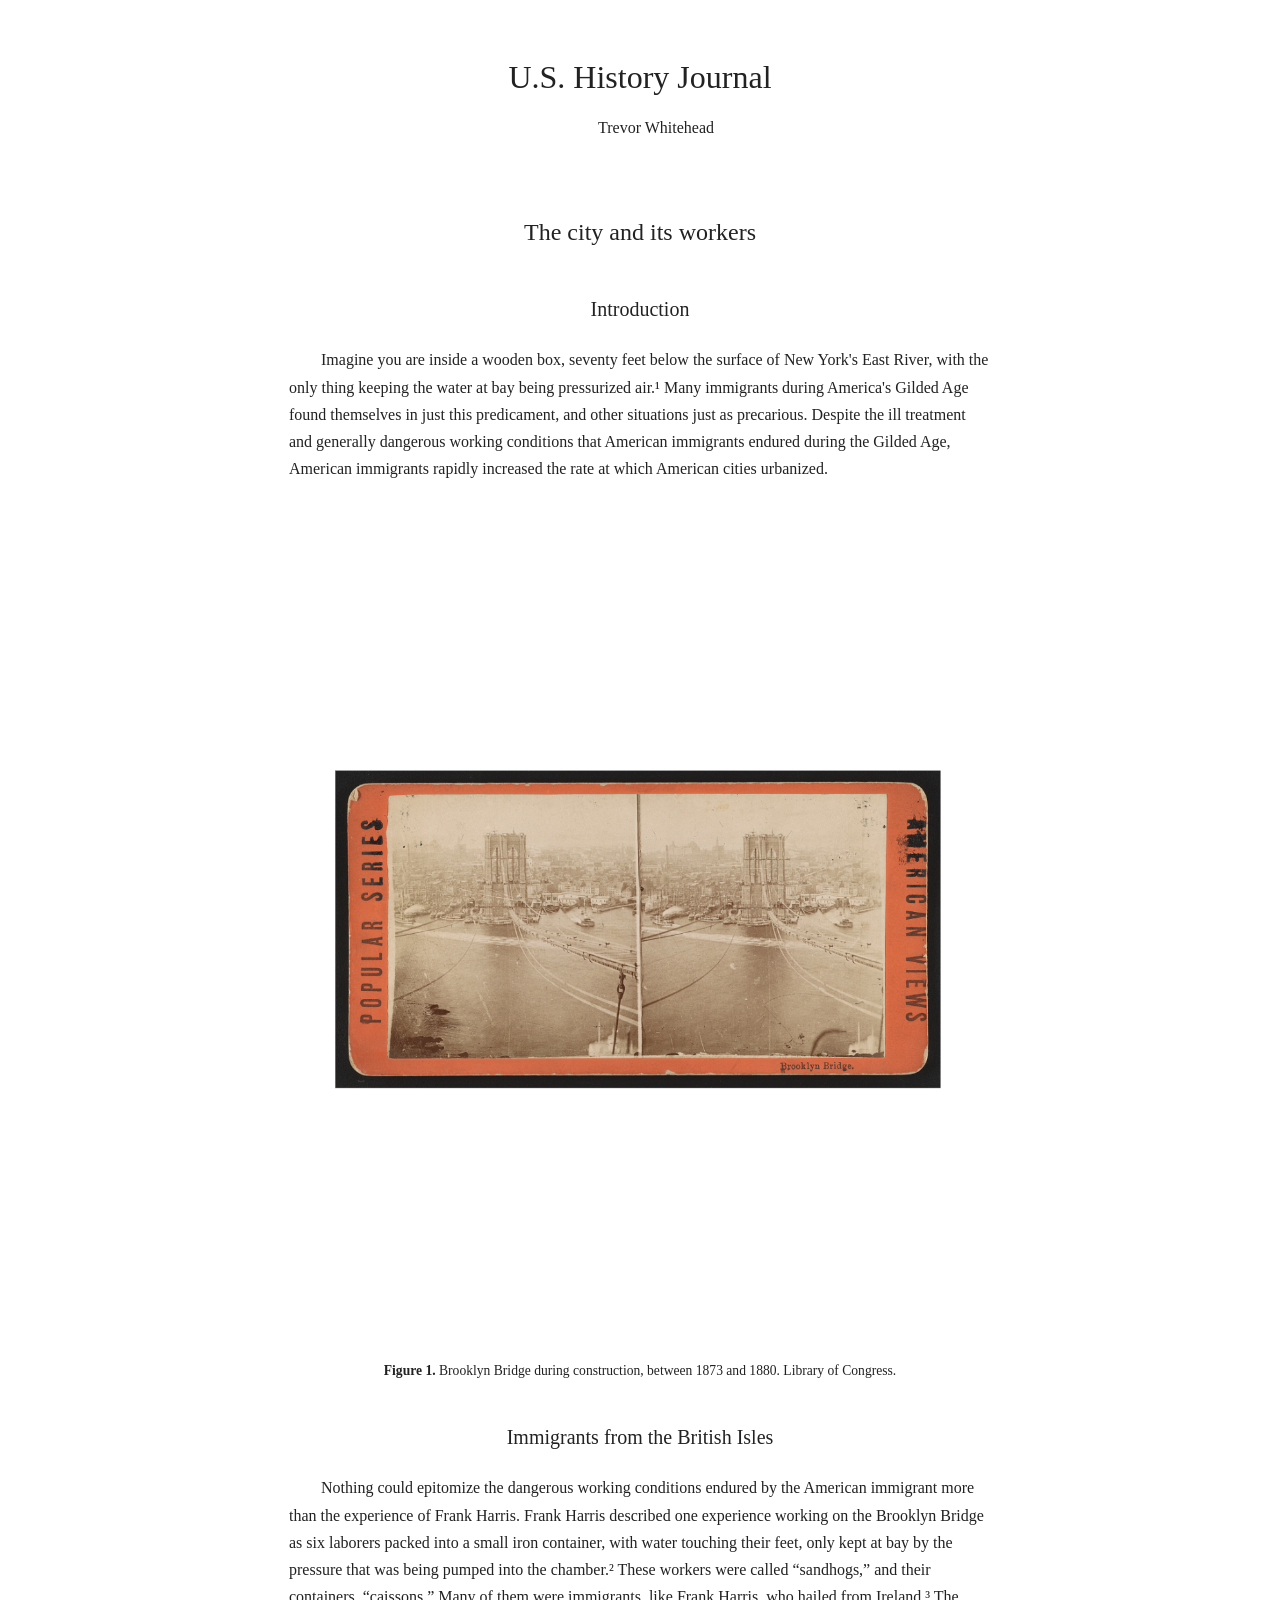
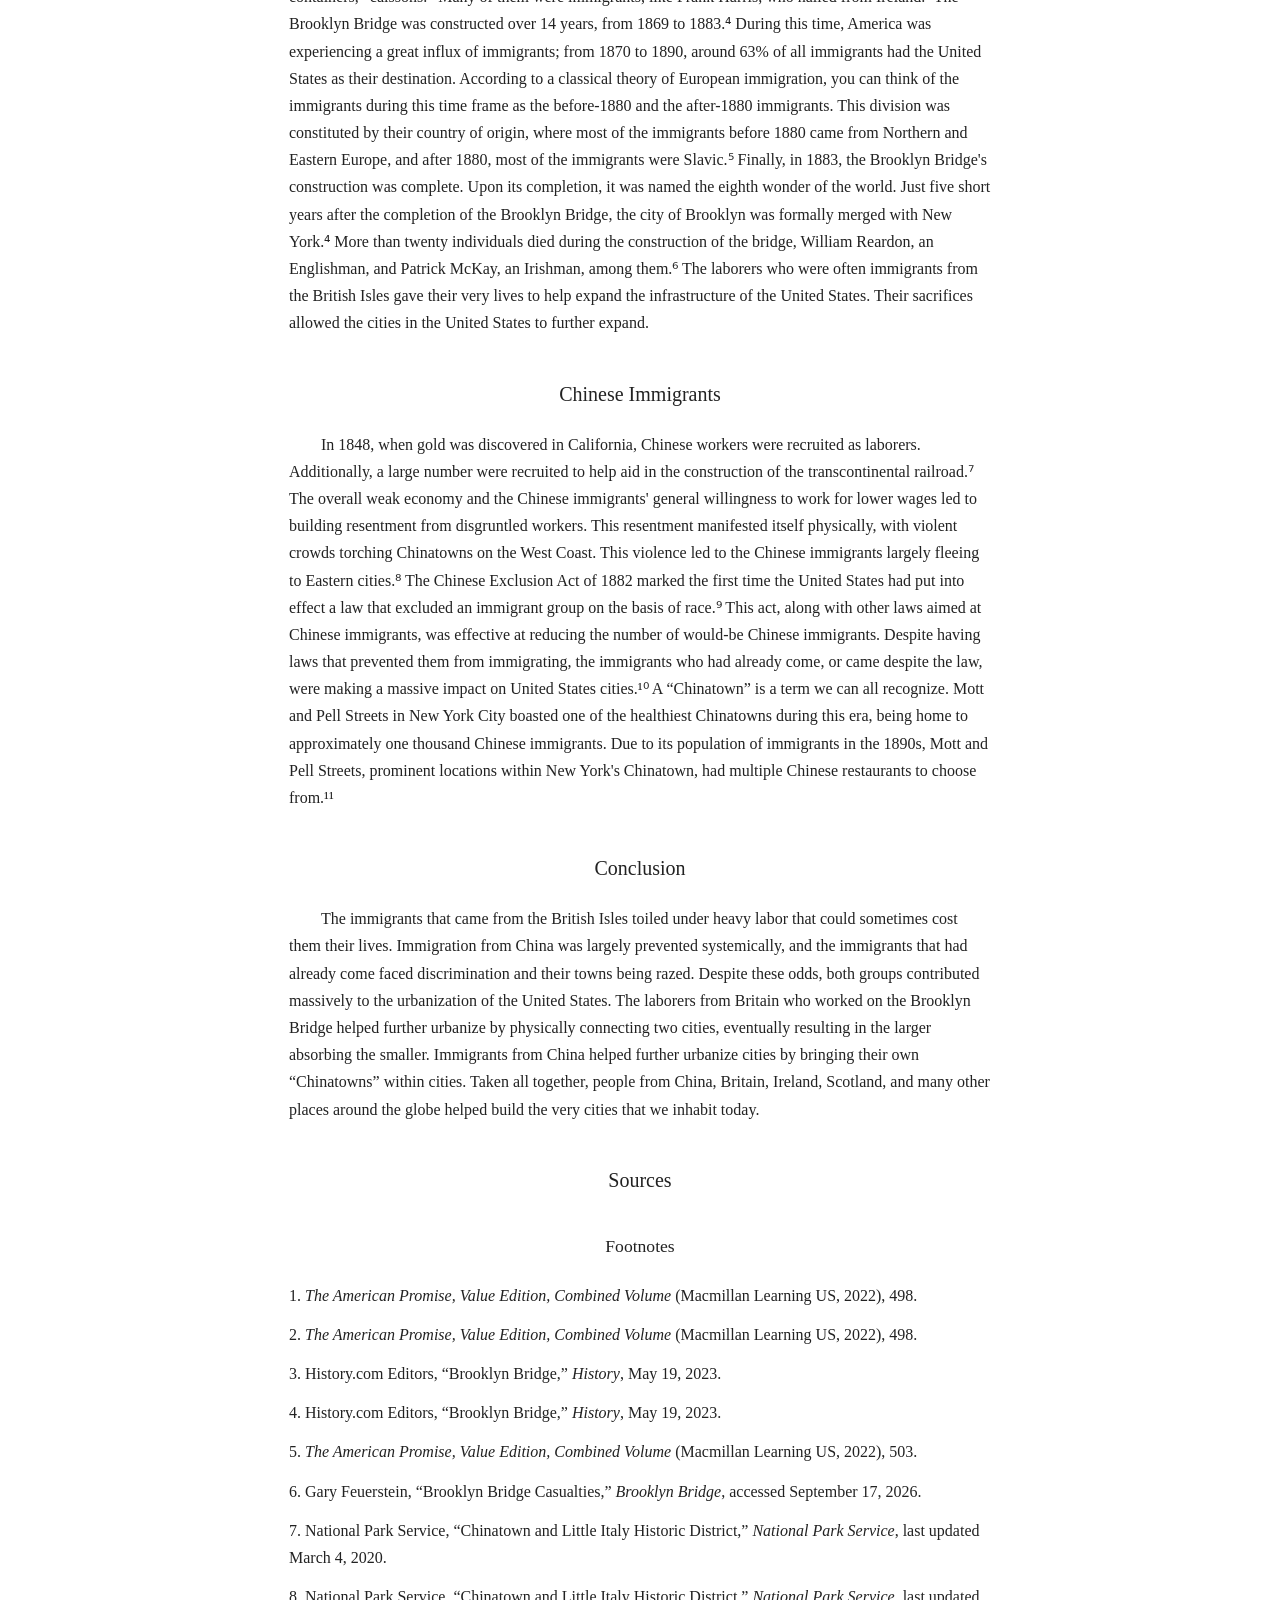
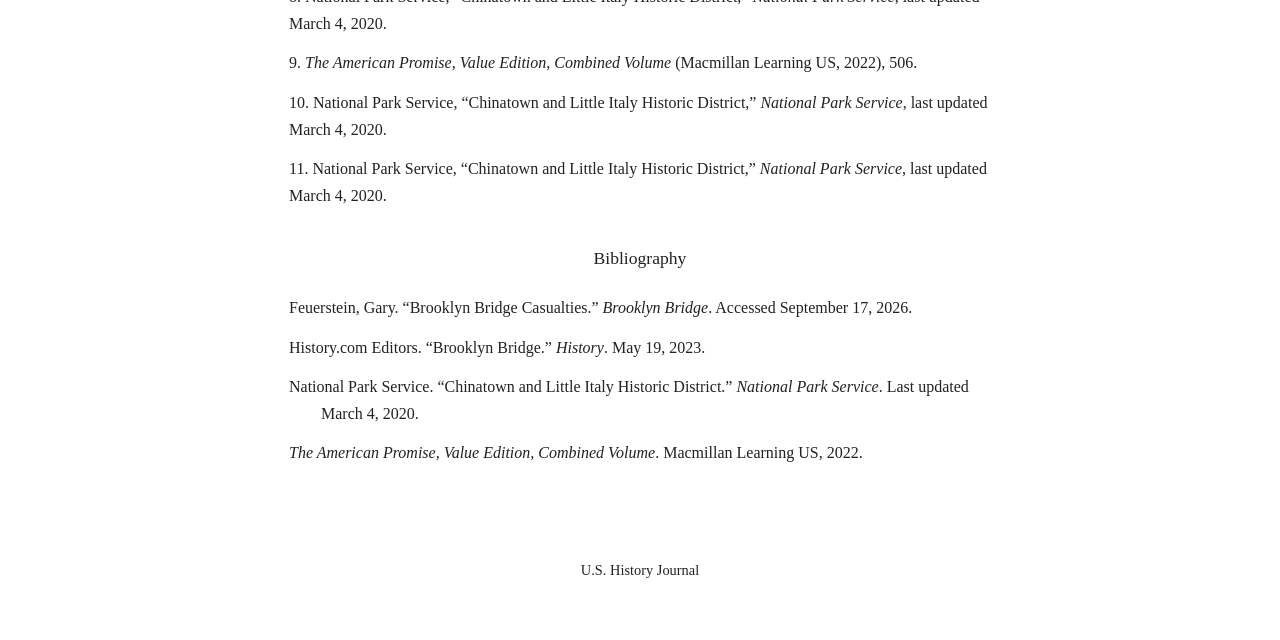
==== index.html @ 60a8feeb "Fix HTML structure by removing extra closing tag Removed unnecessary closing section tag before the " ====
<!DOCTYPE html>
<html lang="en">
<head>
    <meta charset="UTF-8">
    <meta name="viewport" content="width=device-width, initial-scale=1.0">
    <title>U.S. History Journal</title>
    <link rel="stylesheet" href="styles.css">
</head>
<body>

    <header>
        <h1>U.S. History Journal</h1>
        <p>Trevor Whitehead</p>
    </header>

    <main>
        <h2>The city and its workers</h2>
        <section>
            <h3>Introduction</h3>
            <p>Imagine you are inside a wooden box, seventy feet below the surface of New York's East River, with the only thing keeping the water at bay being pressurized air.¹ Many immigrants during America's Gilded Age found themselves in just this predicament, and other situations just as precarious. Despite the ill treatment and generally dangerous working conditions that American immigrants endured during the Gilded Age, American immigrants rapidly increased the rate at which American cities urbanized.</p>
        </section>
        <div class="figure">
        <img
        src="images/Brooklyn%20Bridge.png"
        alt="Brooklyn Bridge during construction, between 1873 and 1880"
        >
            <p class="figure-caption">
                <strong>Figure 1.</strong> Brooklyn Bridge during construction, between 1873 and 1880. Library of Congress.
            </p>
        </div>
        
        <section>
            <h3>Immigrants from the British Isles</h3>
            <p>
            Nothing could epitomize the dangerous working conditions endured by the American immigrant more than the experience of Frank Harris. Frank Harris described one experience working on the Brooklyn Bridge as six laborers packed into a small iron container, with water touching their feet, only kept at bay by the pressure that was being pumped into the chamber.² These workers were called “sandhogs,” and their containers, “caissons.” Many of them were immigrants, like Frank Harris, who hailed from Ireland.³
The Brooklyn Bridge was constructed over 14 years, from 1869 to 1883.⁴ During this time, America was experiencing a great influx of immigrants; from 1870 to 1890, around 63% of all immigrants had the United States as their destination. According to a classical theory of European immigration, you can think of the immigrants during this time frame as the before-1880 and the after-1880 immigrants. This division was constituted by their country of origin, where most of the immigrants before 1880 came from Northern and Eastern Europe, and after 1880, most of the immigrants were Slavic.⁵
Finally, in 1883, the Brooklyn Bridge's construction was complete. Upon its completion, it was named the eighth wonder of the world. Just five short years after the completion of the Brooklyn Bridge, the city of Brooklyn was formally merged with New York.⁴ More than twenty individuals died during the construction of the bridge, William Reardon, an Englishman, and Patrick McKay, an Irishman, among them.⁶ The laborers who were often immigrants from the British Isles gave their very lives to help expand the infrastructure of the United States. Their sacrifices allowed the cities in the United States to further expand.
            </p>
        </section>

        <section>
            <h3>Chinese Immigrants</h3>
            <p>
                In 1848, when gold was discovered in California, Chinese workers were recruited as laborers. Additionally, a large number were recruited to help aid in the construction of the transcontinental railroad.⁷ The overall weak economy and the Chinese immigrants' general willingness to work for lower wages led to building resentment from disgruntled workers. This resentment manifested itself physically, with violent crowds torching Chinatowns on the West Coast. This violence led to the Chinese immigrants largely fleeing to Eastern cities.⁸
The Chinese Exclusion Act of 1882 marked the first time the United States had put into effect a law that excluded an immigrant group on the basis of race.⁹ This act, along with other laws aimed at Chinese immigrants, was effective at reducing the number of would-be Chinese immigrants. Despite having laws that prevented them from immigrating, the immigrants who had already come, or came despite the law, were making a massive impact on United States cities.¹⁰
A “Chinatown” is a term we can all recognize. Mott and Pell Streets in New York City boasted one of the healthiest Chinatowns during this era, being home to approximately one thousand Chinese immigrants. Due to its population of immigrants in the 1890s, Mott and Pell Streets, prominent locations within New York's Chinatown, had multiple Chinese restaurants to choose from.¹¹
            </p>
        </section>
        <section>
            <h3>Conclusion</h3>
            <p>
                The immigrants that came from the British Isles toiled under heavy labor that could sometimes cost them their lives. Immigration from China was largely prevented systemically, and the immigrants that had already come faced discrimination and their towns being razed. Despite these odds, both groups contributed massively to the urbanization of the United States. The laborers from Britain who worked on the Brooklyn Bridge helped further urbanize by physically connecting two cities, eventually resulting in the larger absorbing the smaller. Immigrants from China helped further urbanize cities by bringing their own “Chinatowns” within cities. Taken all together, people from China, Britain, Ireland, Scotland, and many other places around the globe helped build the very cities that we inhabit today.
            </p>
        </section>
       <section>
    <h3>Sources</h3>

    <h4>Footnotes</h4>

        <div class="footnotes">
            <p>1. <em>The American Promise, Value Edition, Combined Volume</em> (Macmillan Learning US, 2022), 498.</p>

            <p>2. <em>The American Promise, Value Edition, Combined Volume</em> (Macmillan Learning US, 2022), 498.</p>

            <p>3. History.com Editors, “Brooklyn Bridge,” <em>History</em>, May 19, 2023.</p>

            <p>4. History.com Editors, “Brooklyn Bridge,” <em>History</em>, May 19, 2023.</p>

            <p>5. <em>The American Promise, Value Edition, Combined Volume</em> (Macmillan Learning US, 2022), 503.</p>

            <p>6. Gary Feuerstein, “Brooklyn Bridge Casualties,” <em>Brooklyn Bridge</em>, accessed September 17, 2026.</p>

            <p>7. National Park Service, “Chinatown and Little Italy Historic District,” <em>National Park Service</em>, last updated March 4, 2020.</p>

            <p>8. National Park Service, “Chinatown and Little Italy Historic District,” <em>National Park Service</em>, last updated March 4, 2020.</p>

            <p>9. <em>The American Promise, Value Edition, Combined Volume</em> (Macmillan Learning US, 2022), 506.</p>

            <p>10. National Park Service, “Chinatown and Little Italy Historic District,” <em>National Park Service</em>, last updated March 4, 2020.</p>

            <p>11. National Park Service, “Chinatown and Little Italy Historic District,” <em>National Park Service</em>, last updated March 4, 2020.</p>
        </div>

        <h4>Bibliography</h4>

        <div class="bibliography">
            <p>Feuerstein, Gary. “Brooklyn Bridge Casualties.” <em>Brooklyn Bridge</em>. Accessed September 17, 2026.</p>

            <p>History.com Editors. “Brooklyn Bridge.” <em>History</em>. May 19, 2023.</p>

            <p>National Park Service. “Chinatown and Little Italy Historic District.” <em>National Park Service</em>. Last updated March 4, 2020.</p>

            <p><em>The American Promise, Value Edition, Combined Volume</em>. Macmillan Learning US, 2022.</p>
        </div>
        </section>
    </main>

    <footer>
        <p>U.S. History Journal</p>
    </footer>

</body>
</html>
---- styles.css ----
* {
    box-sizing: border-box;
}

body {
    margin: 0;
    padding: 0 6%;
    font-family: Georgia, "Times New Roman", serif;
    color: #222;
    background: #fff;
    line-height: 1.7;
}

header {
    max-width: 750px;
    margin: 0 auto;
    padding: 50px 24px 20px;
    text-align: center;
}

header h1 {
    margin: 0 0 10px;
    font-size: 2rem;
    font-weight: normal;
}

header p {
    margin: 0;
    text-align: center;
}


main {
    max-width: 750px;
    margin: 0 auto;
    padding: 20px 24px 60px;
}

h2 {
    margin: 30px 0 40px;
    text-align: center;
    font-size: 1.5rem;
    font-weight: normal;
}

h3 {
    margin: 40px 0 20px;
    text-align: center;
    font-size: 1.25rem;
    font-weight: normal;
}

h4 {
    margin-top: 35px;
    margin-bottom: 20px;
    font-size: 1.1rem;
    font-weight: normal;
    text-align: center;
}

p {
    margin: 0 0 1.2em;
    text-indent: 2em;
}

footer {
    max-width: 750px;
    margin: 0 auto;
    padding: 20px 24px 40px;
    text-align: center;
}

footer p {
    text-indent: 0;
    font-size: 0.9rem;
}

.footnotes p {
    text-indent: 0;
    margin-bottom: 12px;
}

.bibliography p {
    text-indent: -2em;
    padding-left: 2em;
    margin-bottom: 12px;
}

.figure {
    width: 100%;
    margin: 15px 0 20px;
    text-align: center;
}

.figure img {
    display: block;
    width: 100%;
    max-width: 650px;
    height: auto;
    margin: 0 auto;
}

.figure-caption {
    margin: 5px auto 0;
    padding: 0;
    text-indent: 0;
    text-align: center;
    font-size: 0.85rem;
    line-height: 1.4;
}
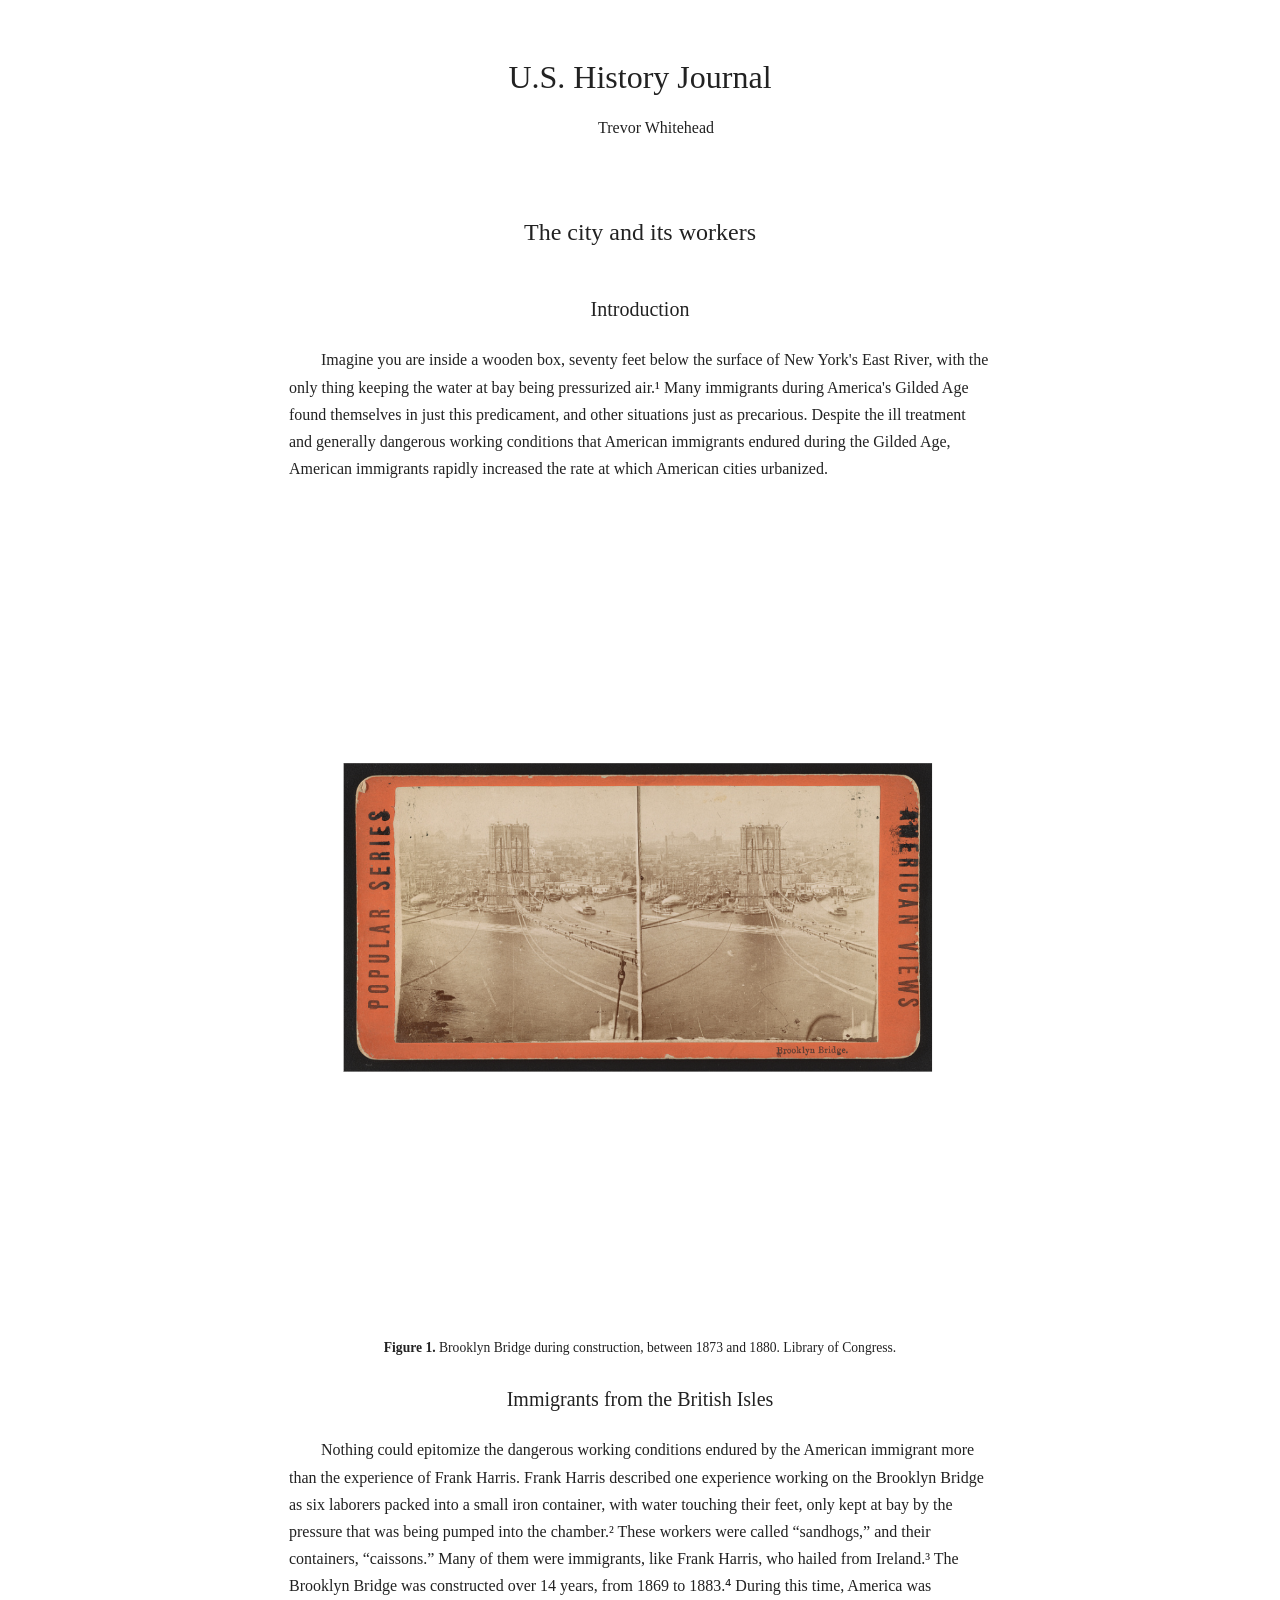
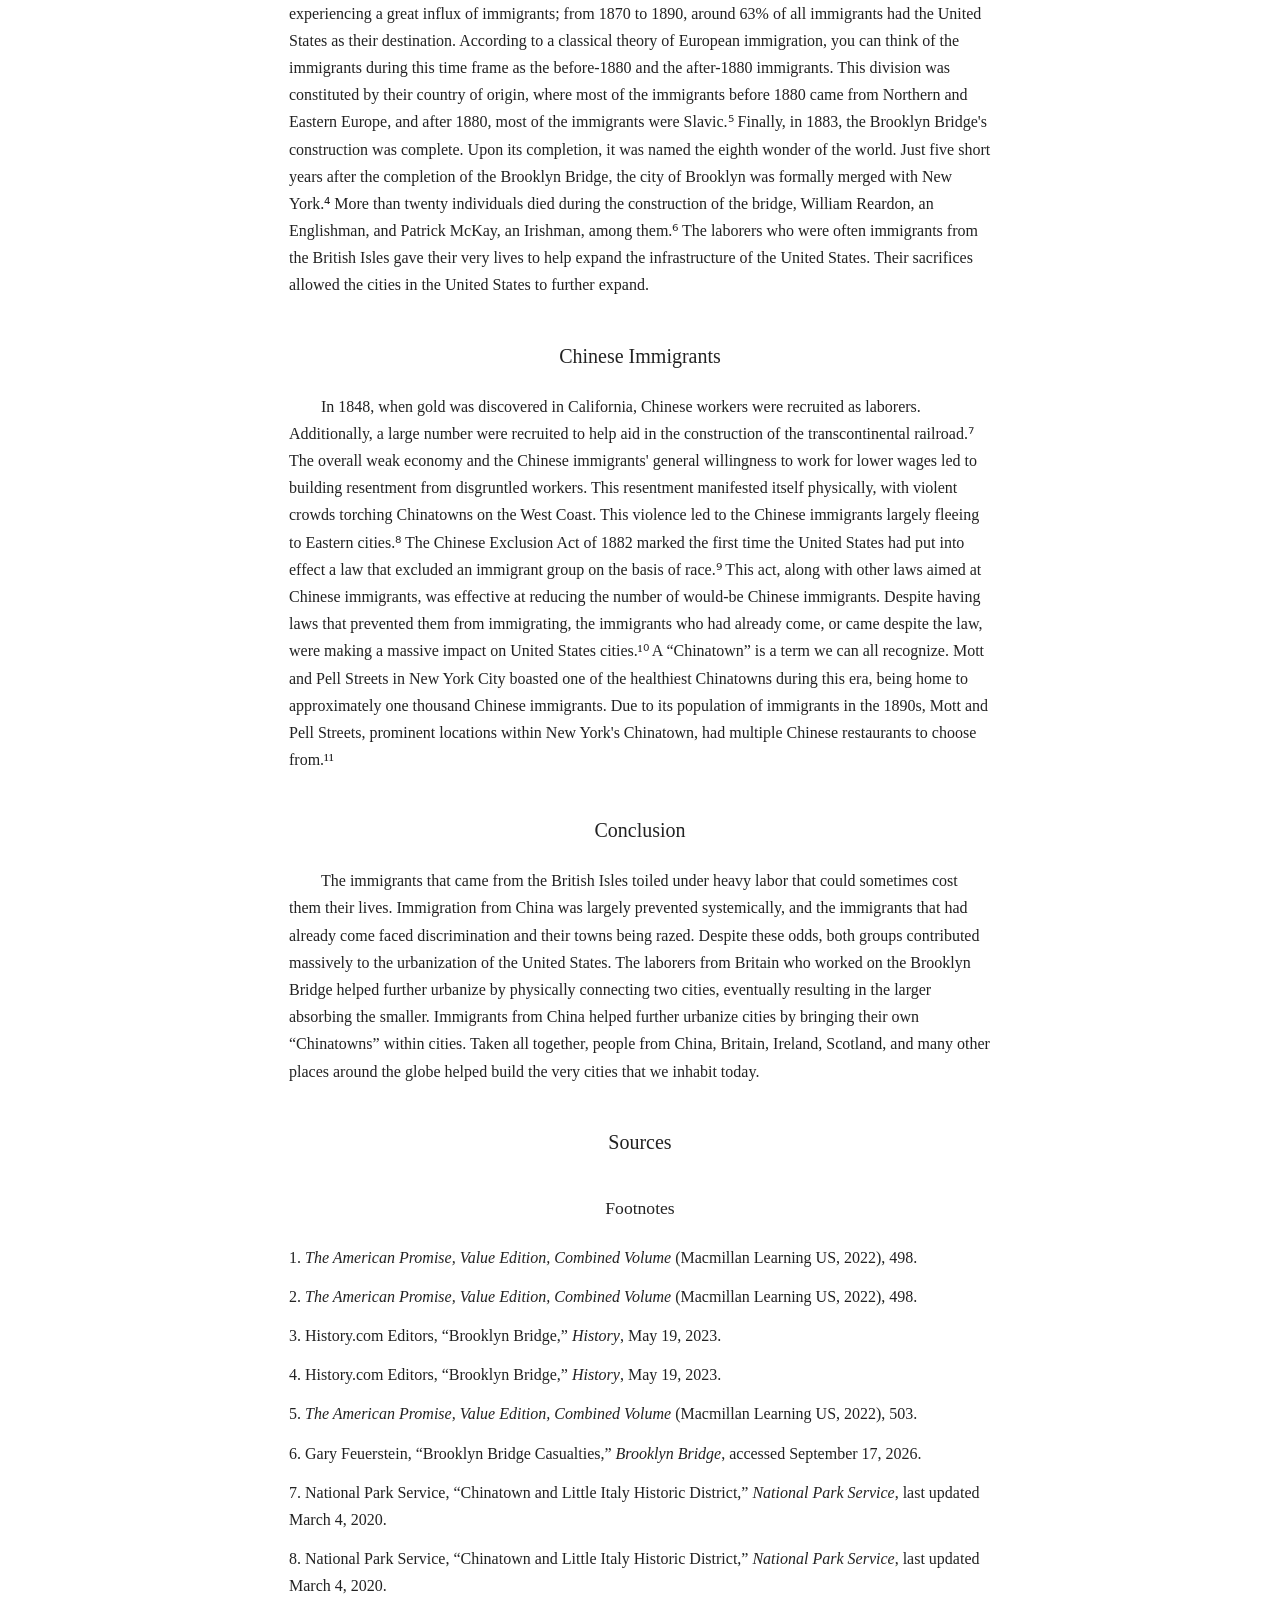
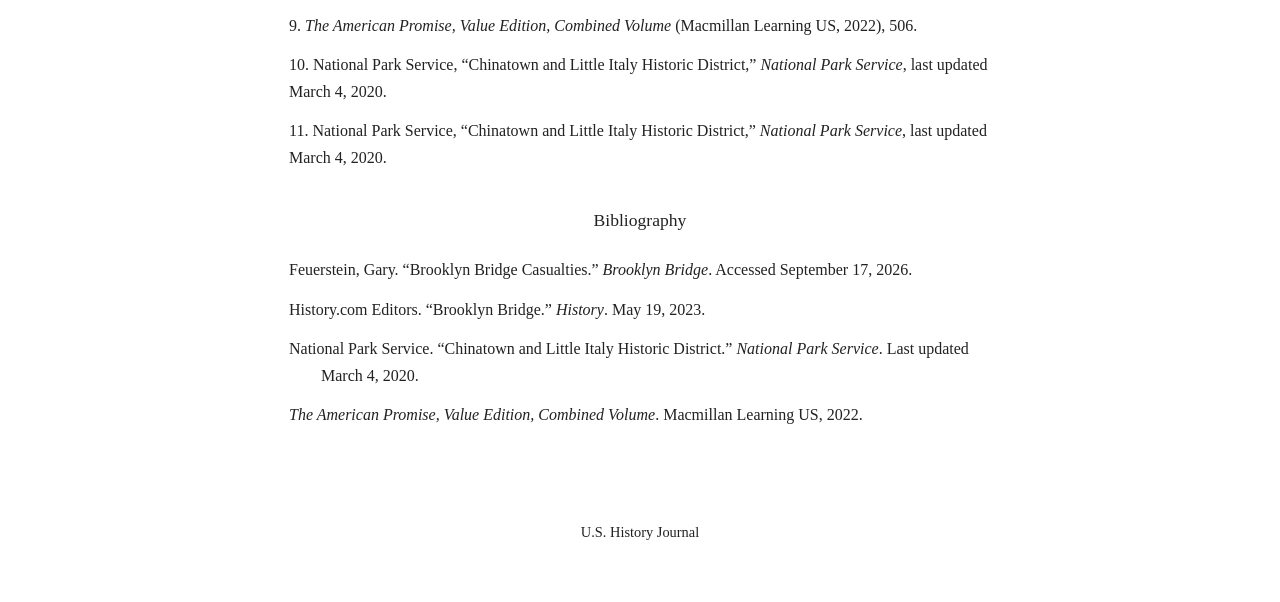
==== commit 78fb5962: "Format img tag for better readability" ====
--- a/index.html
+++ b/index.html
@@ -20,10 +20,10 @@
             <p>Imagine you are inside a wooden box, seventy feet below the surface of New York's East River, with the only thing keeping the water at bay being pressurized air.¹ Many immigrants during America's Gilded Age found themselves in just this predicament, and other situations just as precarious. Despite the ill treatment and generally dangerous working conditions that American immigrants endured during the Gilded Age, American immigrants rapidly increased the rate at which American cities urbanized.</p>
         </section>
         <div class="figure">
-        <img
-        src="images/Brooklyn%20Bridge.png"
-        alt="Brooklyn Bridge during construction, between 1873 and 1880"
-        >
+            <img
+            src="images/Brooklyn%20Bridge.png"
+            alt="Brooklyn Bridge during construction, between 1873 and 1880"
+            >
             <p class="figure-caption">
                 <strong>Figure 1.</strong> Brooklyn Bridge during construction, between 1873 and 1880. Library of Congress.
             </p>
--- a/styles.css
+++ b/styles.css
@@ -30,7 +30,6 @@
     margin: 0;
     text-align: center;
 }
-
 
 main {
     max-width: 750px;
@@ -88,25 +87,31 @@
     margin-bottom: 12px;
 }
 
+
 .figure {
-    width: 100%;
-    margin: 15px 0 20px;
+    margin: 0 0 25px;
+    padding: 0;
     text-align: center;
 }
 
 .figure img {
     display: block;
-    width: 100%;
-    max-width: 650px;
+    width: auto;
+    max-width: 90%;
     height: auto;
     margin: 0 auto;
 }
 
 .figure-caption {
-    margin: 5px auto 0;
+    margin: 6px 0 0;
     padding: 0;
     text-indent: 0;
     text-align: center;
     font-size: 0.85rem;
     line-height: 1.4;
 }
+
+
+.figure + section h3 {
+    margin-top: 0;
+}
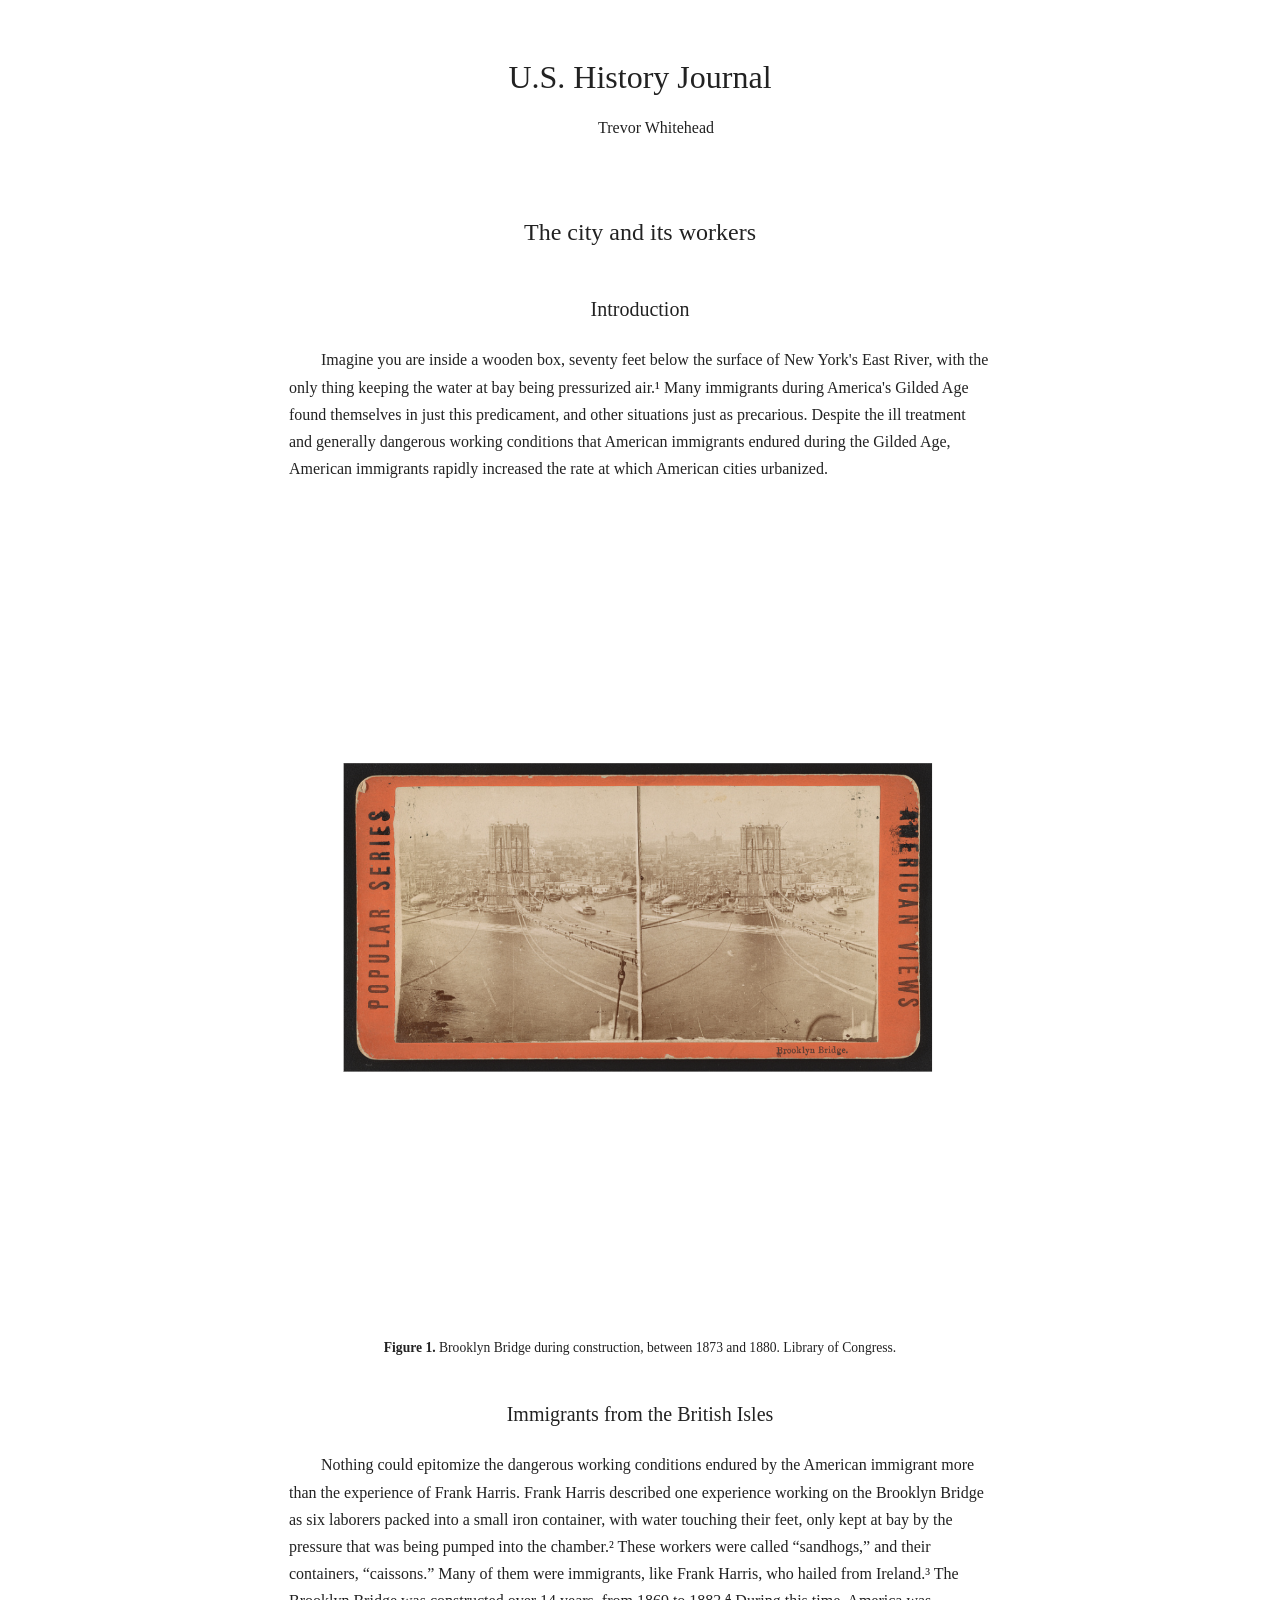
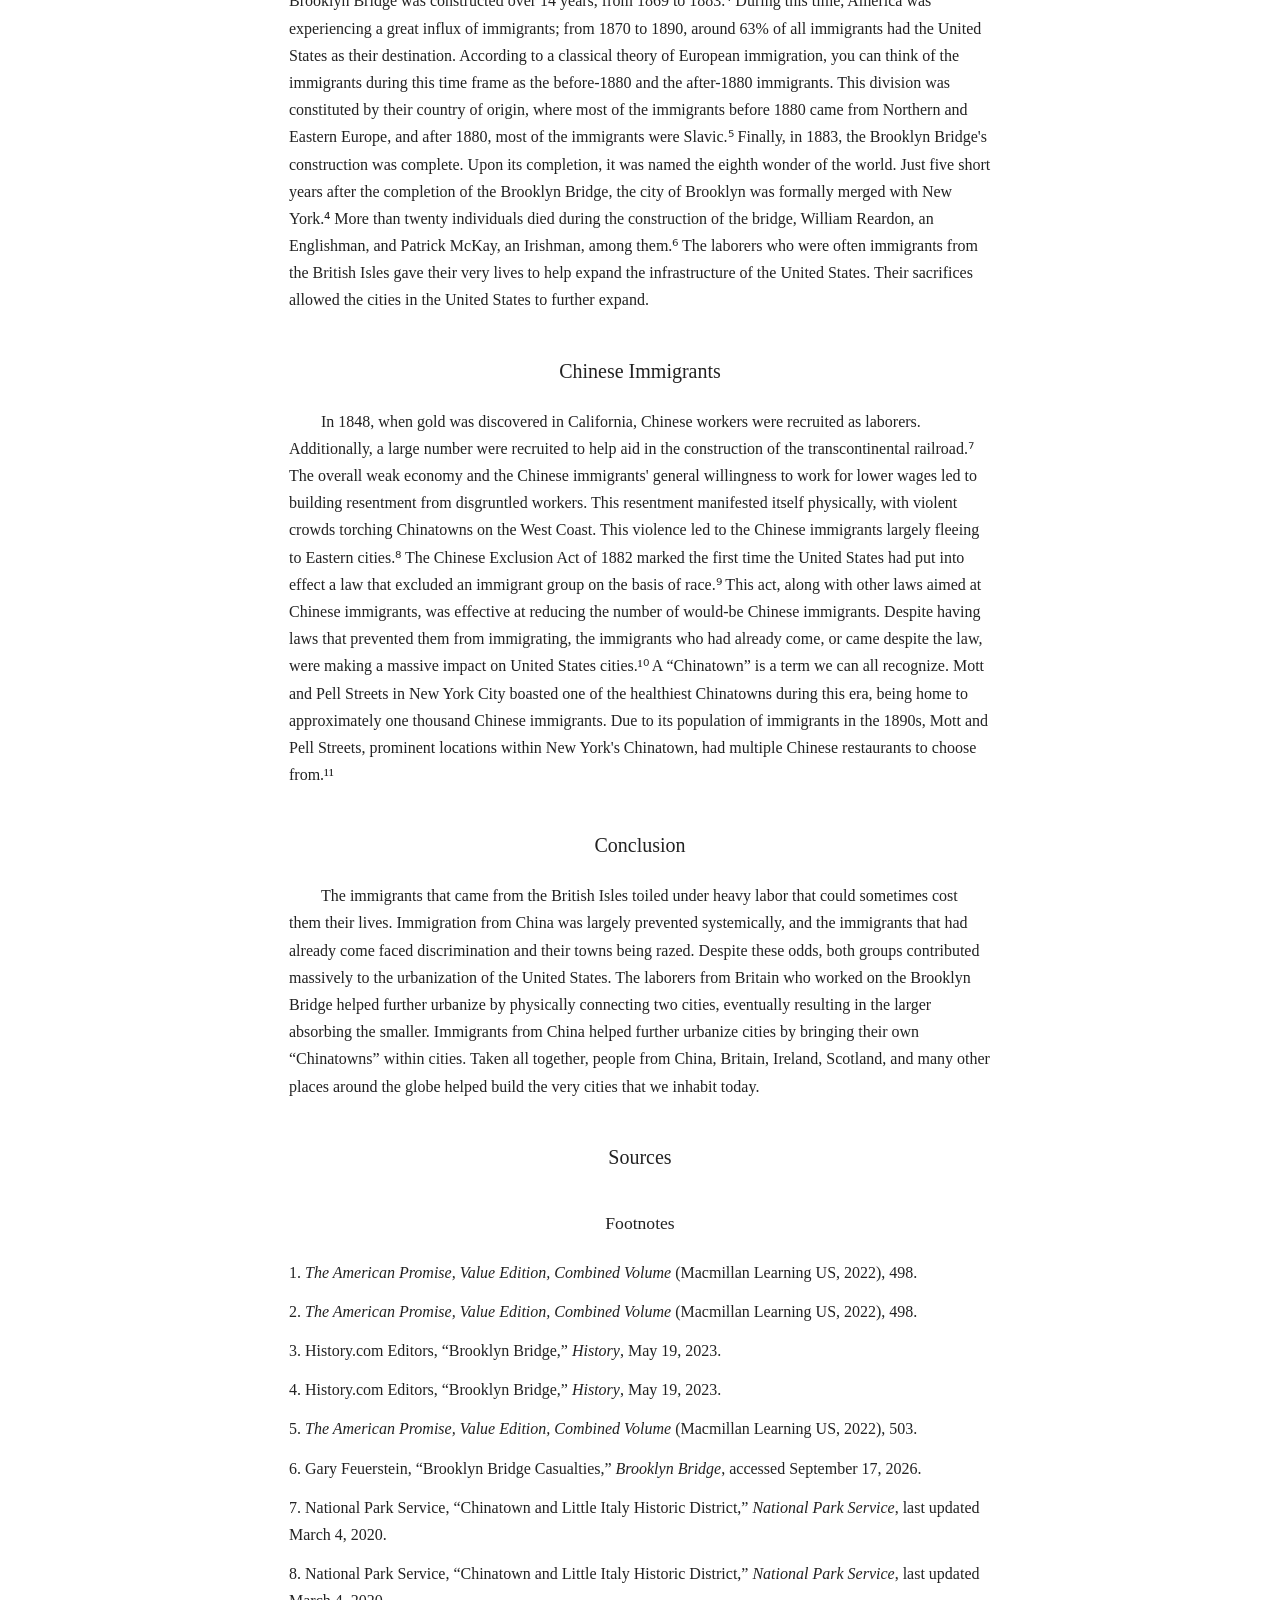
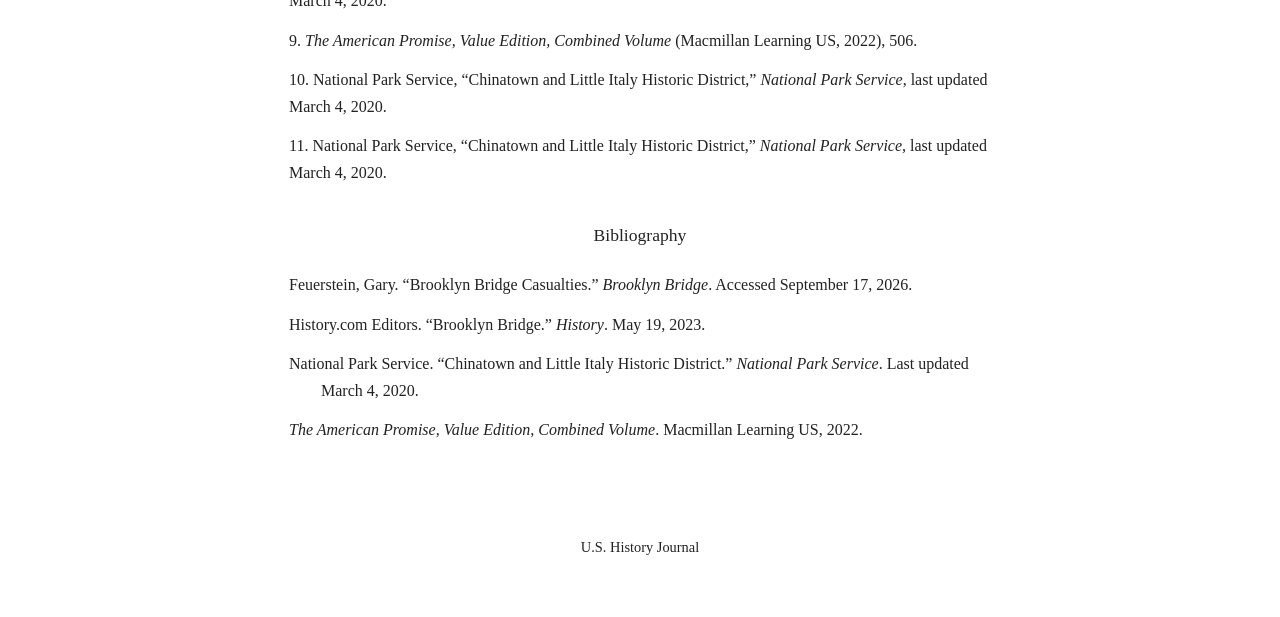
==== commit 1c5d006c: "Refactor HTML structure for clarity and formatting" ====
--- a/index.html
+++ b/index.html
@@ -14,20 +14,23 @@
     </header>
 
     <main>
-        <h2>The city and its workers</h2>
-        <section>
-            <h3>Introduction</h3>
-            <p>Imagine you are inside a wooden box, seventy feet below the surface of New York's East River, with the only thing keeping the water at bay being pressurized air.¹ Many immigrants during America's Gilded Age found themselves in just this predicament, and other situations just as precarious. Despite the ill treatment and generally dangerous working conditions that American immigrants endured during the Gilded Age, American immigrants rapidly increased the rate at which American cities urbanized.</p>
-        </section>
+    <h2>The city and its workers</h2>
+
+    <section>
+        <h3>Introduction</h3>
+
+        <p>Imagine you are inside a wooden box, seventy feet below the surface of New York's East River, with the only thing keeping the water at bay being pressurized air.¹ Many immigrants during America's Gilded Age found themselves in just this predicament, and other situations just as precarious. Despite the ill treatment and generally dangerous working conditions that American immigrants endured during the Gilded Age, American immigrants rapidly increased the rate at which American cities urbanized.</p>
+
         <div class="figure">
             <img
-            src="images/Brooklyn%20Bridge.png"
-            alt="Brooklyn Bridge during construction, between 1873 and 1880"
+                src="images/Brooklyn%20Bridge.png"
+                alt="Brooklyn Bridge during construction, between 1873 and 1880"
             >
             <p class="figure-caption">
                 <strong>Figure 1.</strong> Brooklyn Bridge during construction, between 1873 and 1880. Library of Congress.
             </p>
         </div>
+    </section>
         
         <section>
             <h3>Immigrants from the British Isles</h3>
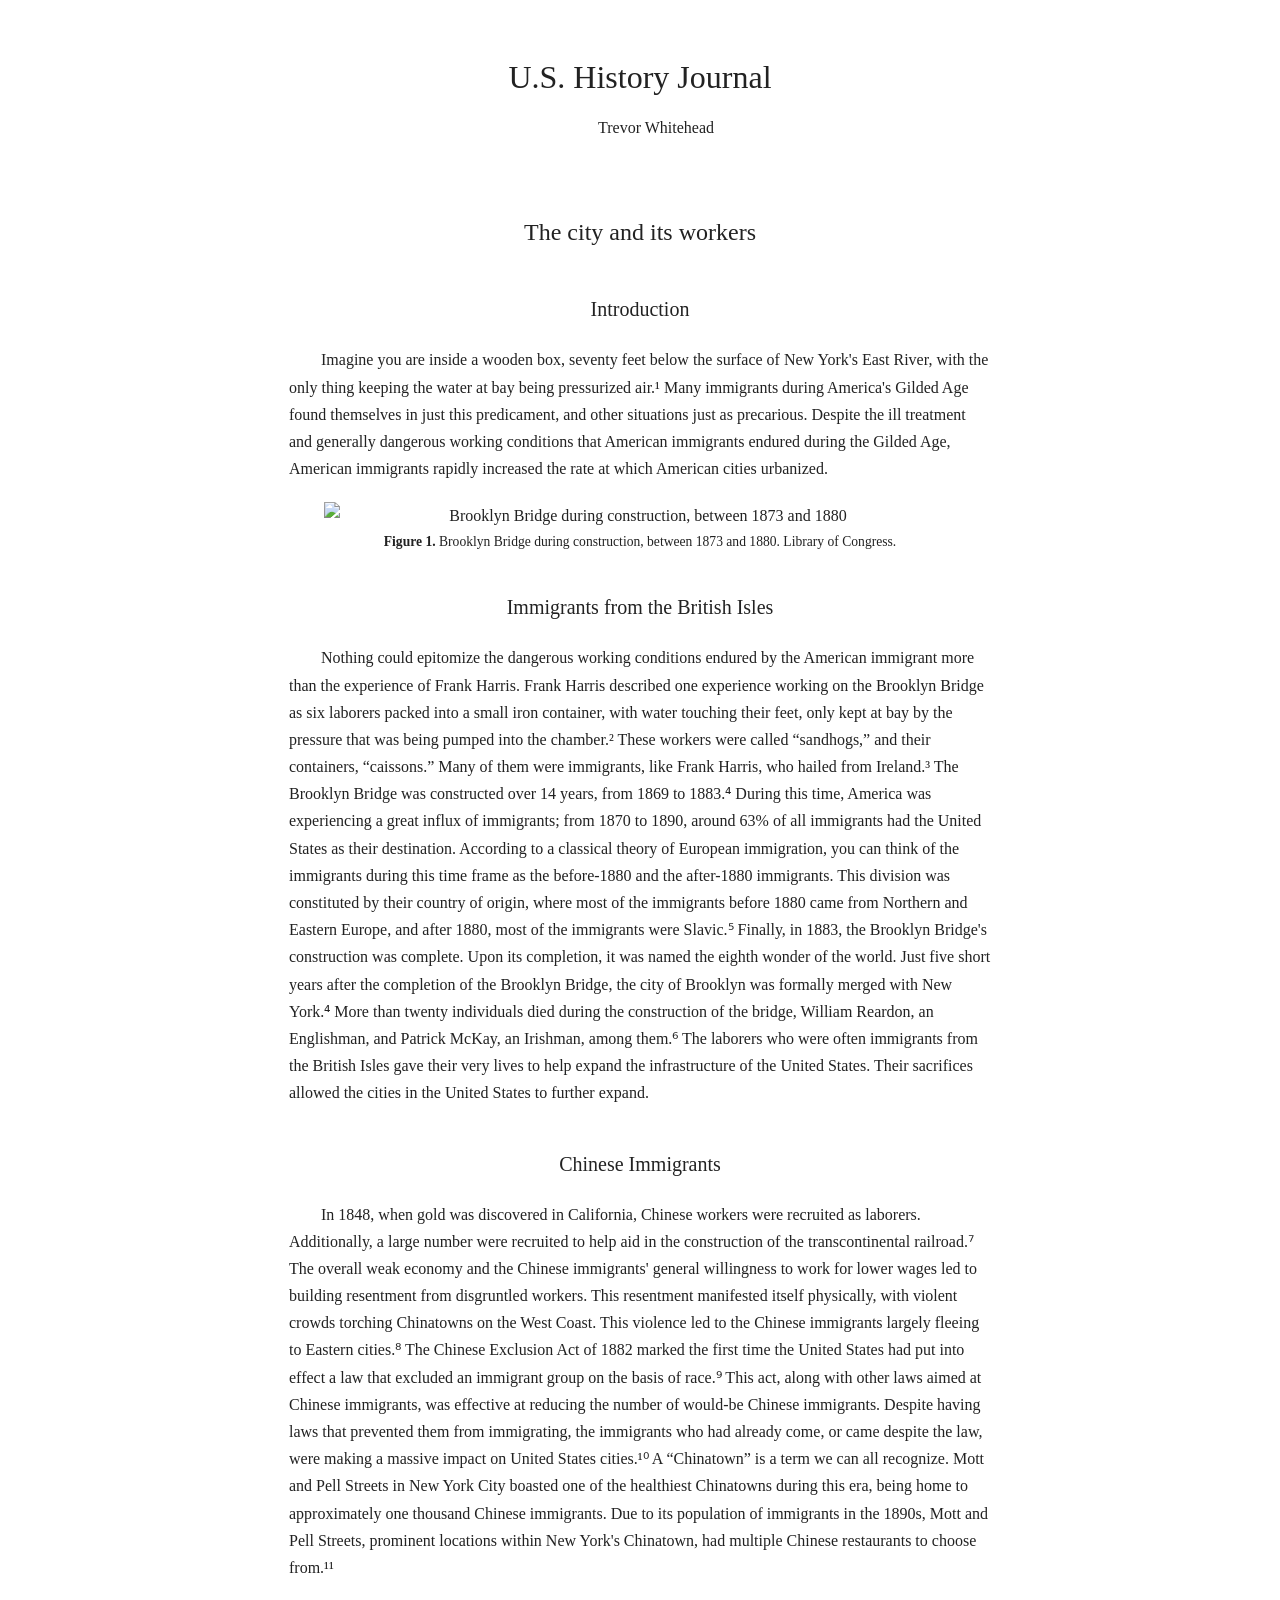
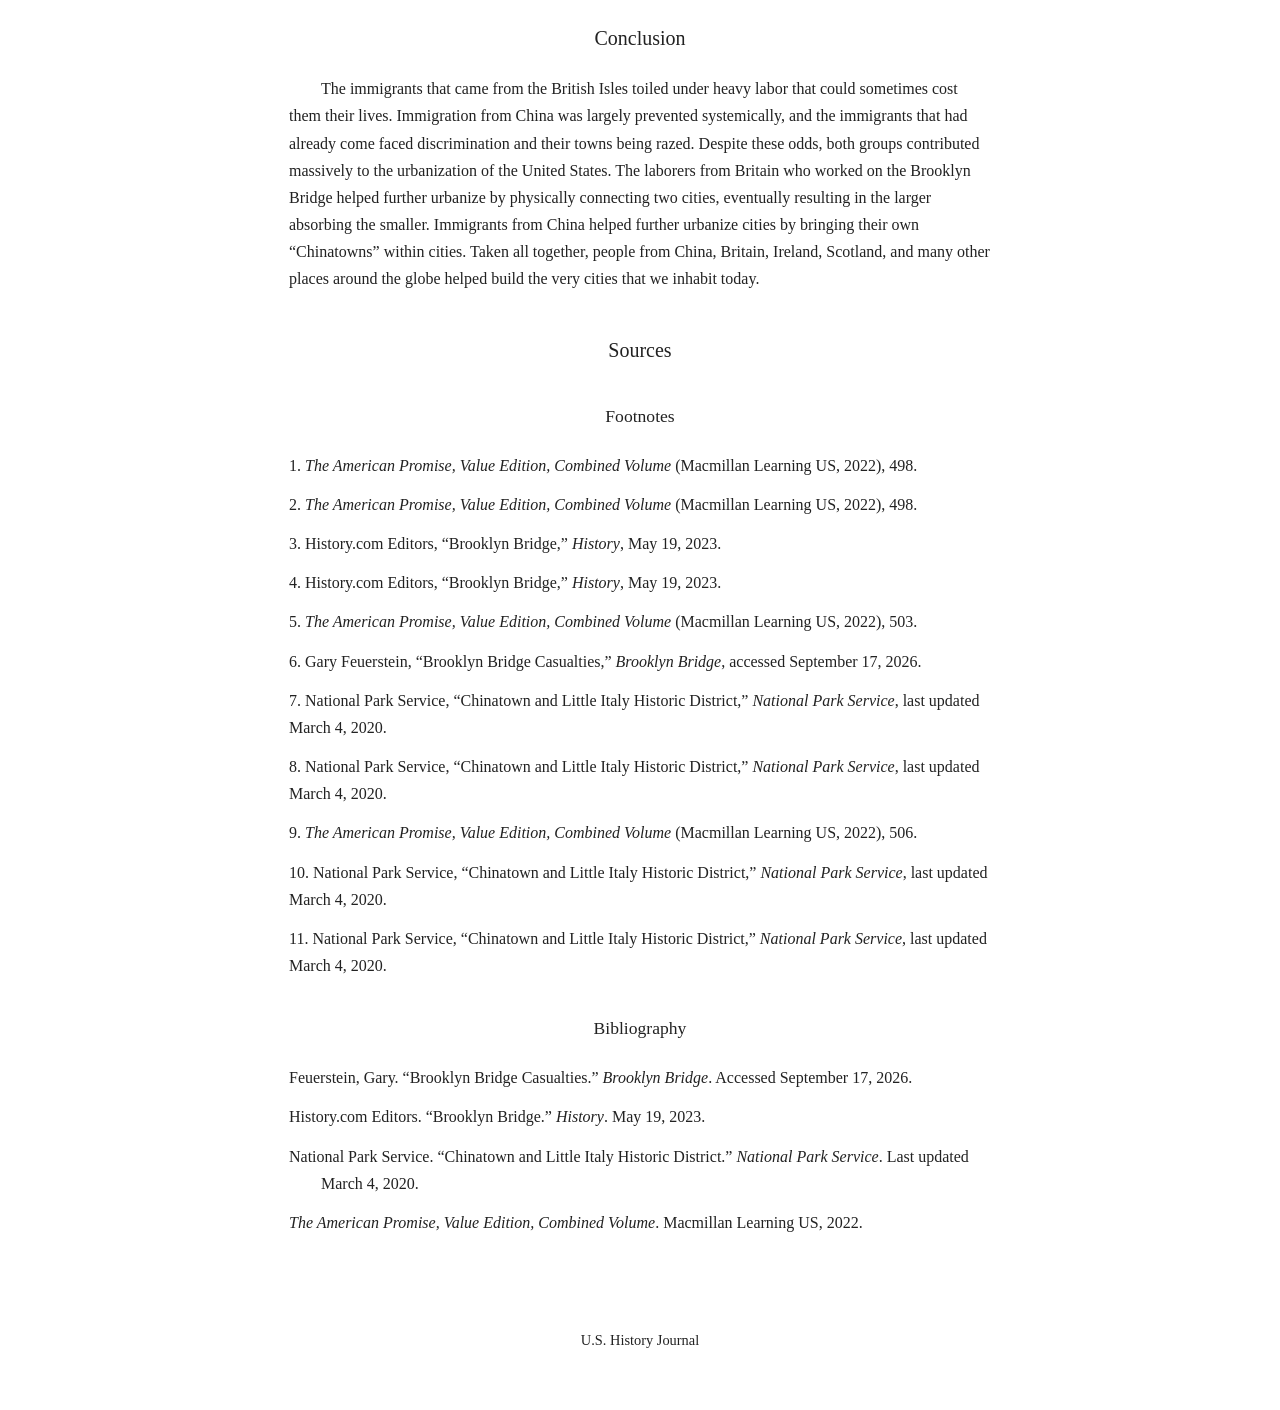
==== commit ce81c7ae: "Update index.html" ====
--- a/index.html
+++ b/index.html
@@ -23,7 +23,7 @@
 
         <div class="figure">
             <img
-                src="images/Brooklyn%20Bridge.png"
+                src="images/Brooklyn%20Bridge%2.png"
                 alt="Brooklyn Bridge during construction, between 1873 and 1880"
             >
             <p class="figure-caption">
--- a/styles.css
+++ b/styles.css
@@ -89,7 +89,7 @@
 
 
 .figure {
-    margin: 0 0 25px;
+    margin: 0 0 20px;
     padding: 0;
     text-align: center;
 }
@@ -103,15 +103,10 @@
 }
 
 .figure-caption {
-    margin: 6px 0 0;
+    margin: 4px 0 0;
     padding: 0;
     text-indent: 0;
     text-align: center;
     font-size: 0.85rem;
-    line-height: 1.4;
+    line-height: 1.3;
 }
-
-
-.figure + section h3 {
-    margin-top: 0;
-}
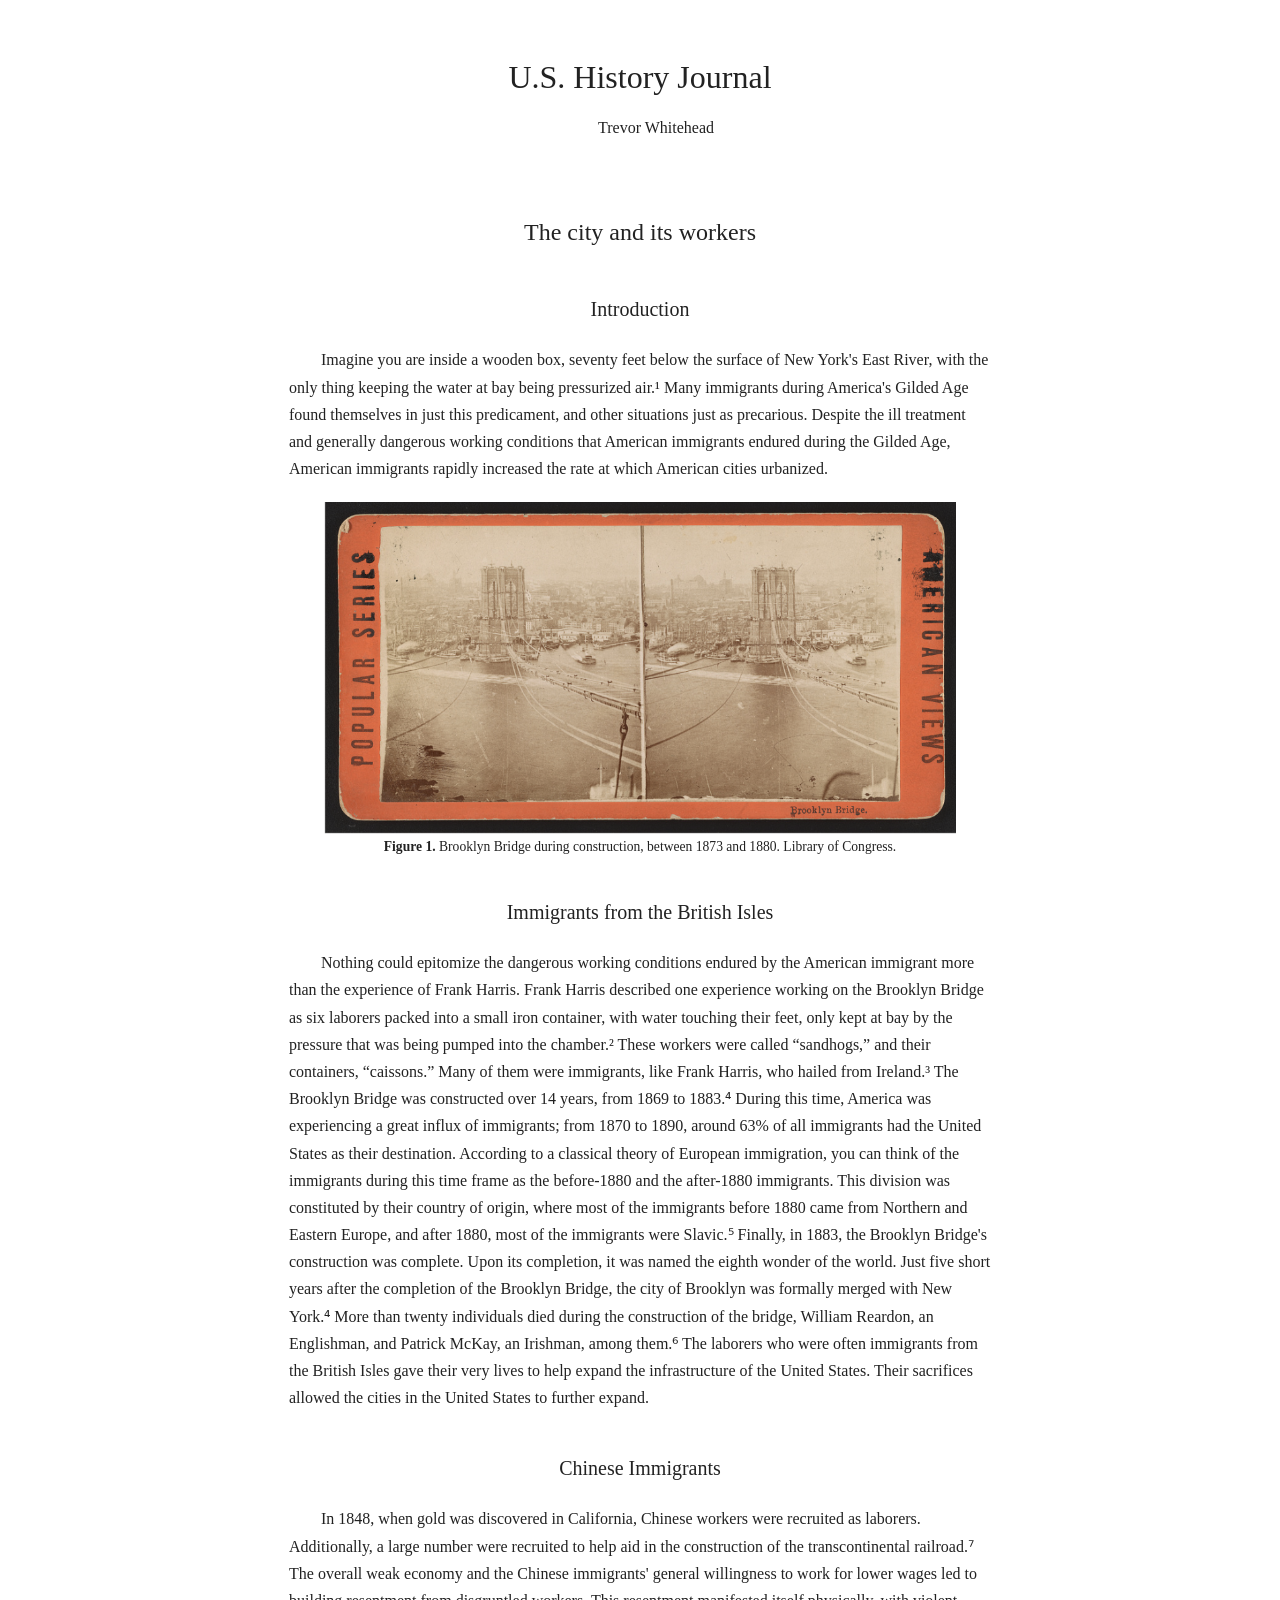
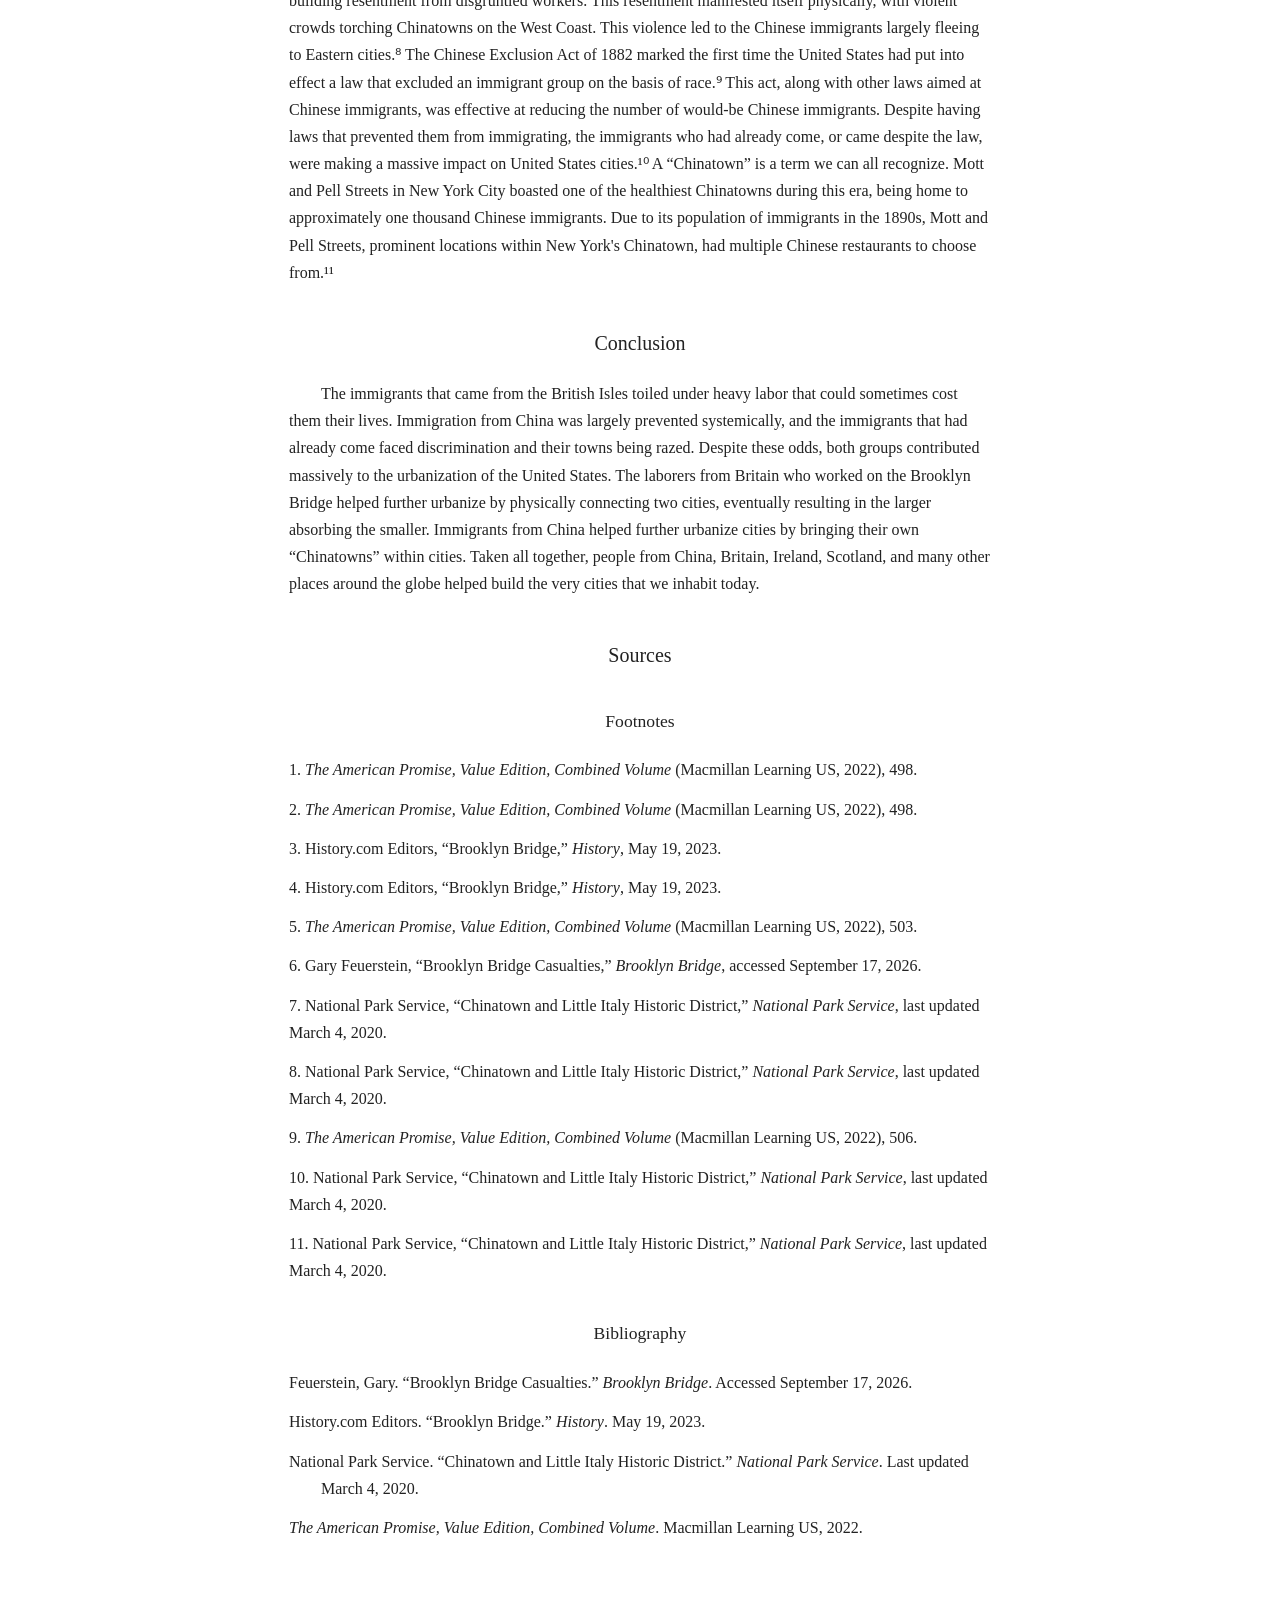
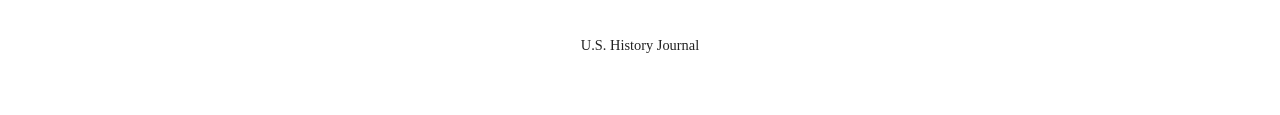
==== commit 68c79f69: "Update image source for Brooklyn Bridge figure" ====
--- a/index.html
+++ b/index.html
@@ -21,15 +21,15 @@
 
         <p>Imagine you are inside a wooden box, seventy feet below the surface of New York's East River, with the only thing keeping the water at bay being pressurized air.¹ Many immigrants during America's Gilded Age found themselves in just this predicament, and other situations just as precarious. Despite the ill treatment and generally dangerous working conditions that American immigrants endured during the Gilded Age, American immigrants rapidly increased the rate at which American cities urbanized.</p>
 
-        <div class="figure">
-            <img
-                src="images/Brooklyn%20Bridge%2.png"
-                alt="Brooklyn Bridge during construction, between 1873 and 1880"
-            >
-            <p class="figure-caption">
-                <strong>Figure 1.</strong> Brooklyn Bridge during construction, between 1873 and 1880. Library of Congress.
-            </p>
-        </div>
+<div class="figure">
+    <img
+        src="images/Brooklyn%20Bridge%202.png"
+        alt="Brooklyn Bridge during construction, between 1873 and 1880"
+    >
+    <p class="figure-caption">
+        <strong>Figure 1.</strong> Brooklyn Bridge during construction, between 1873 and 1880. Library of Congress.
+    </p>
+</div>
     </section>
         
         <section>
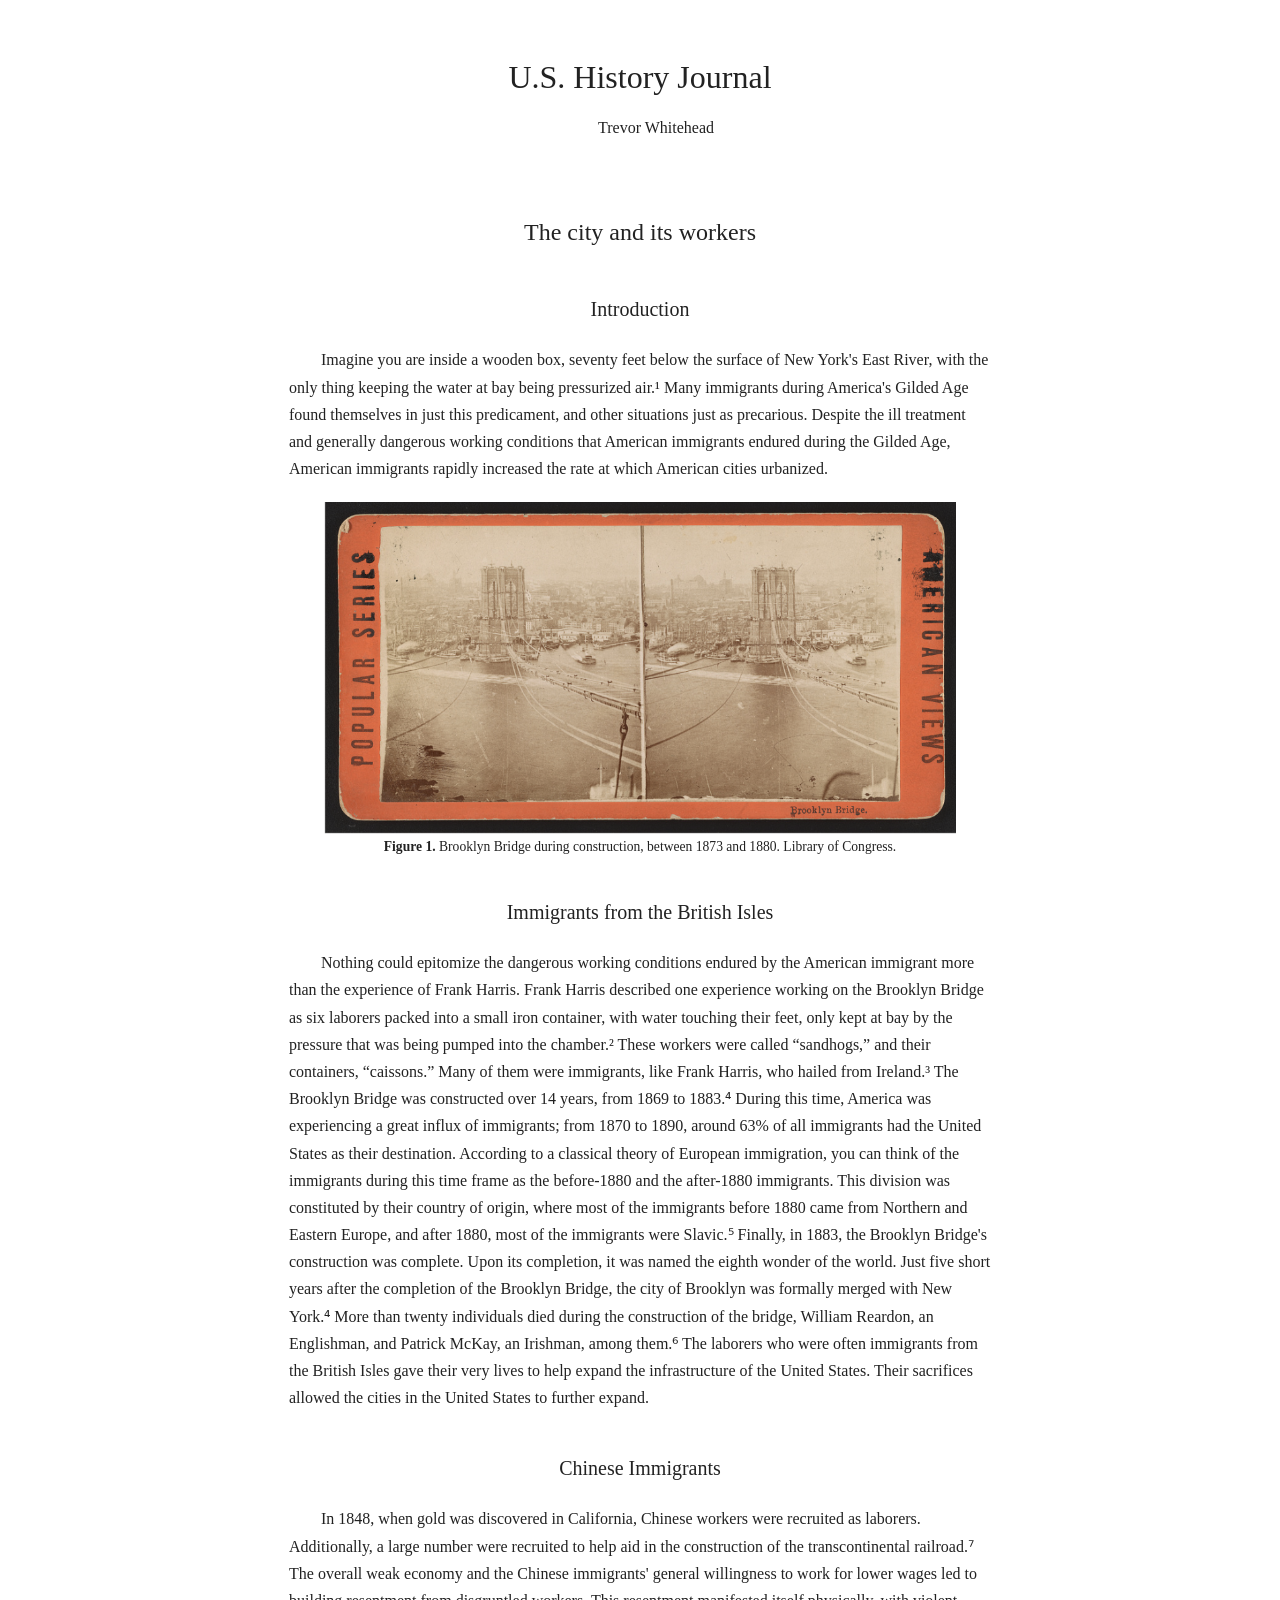
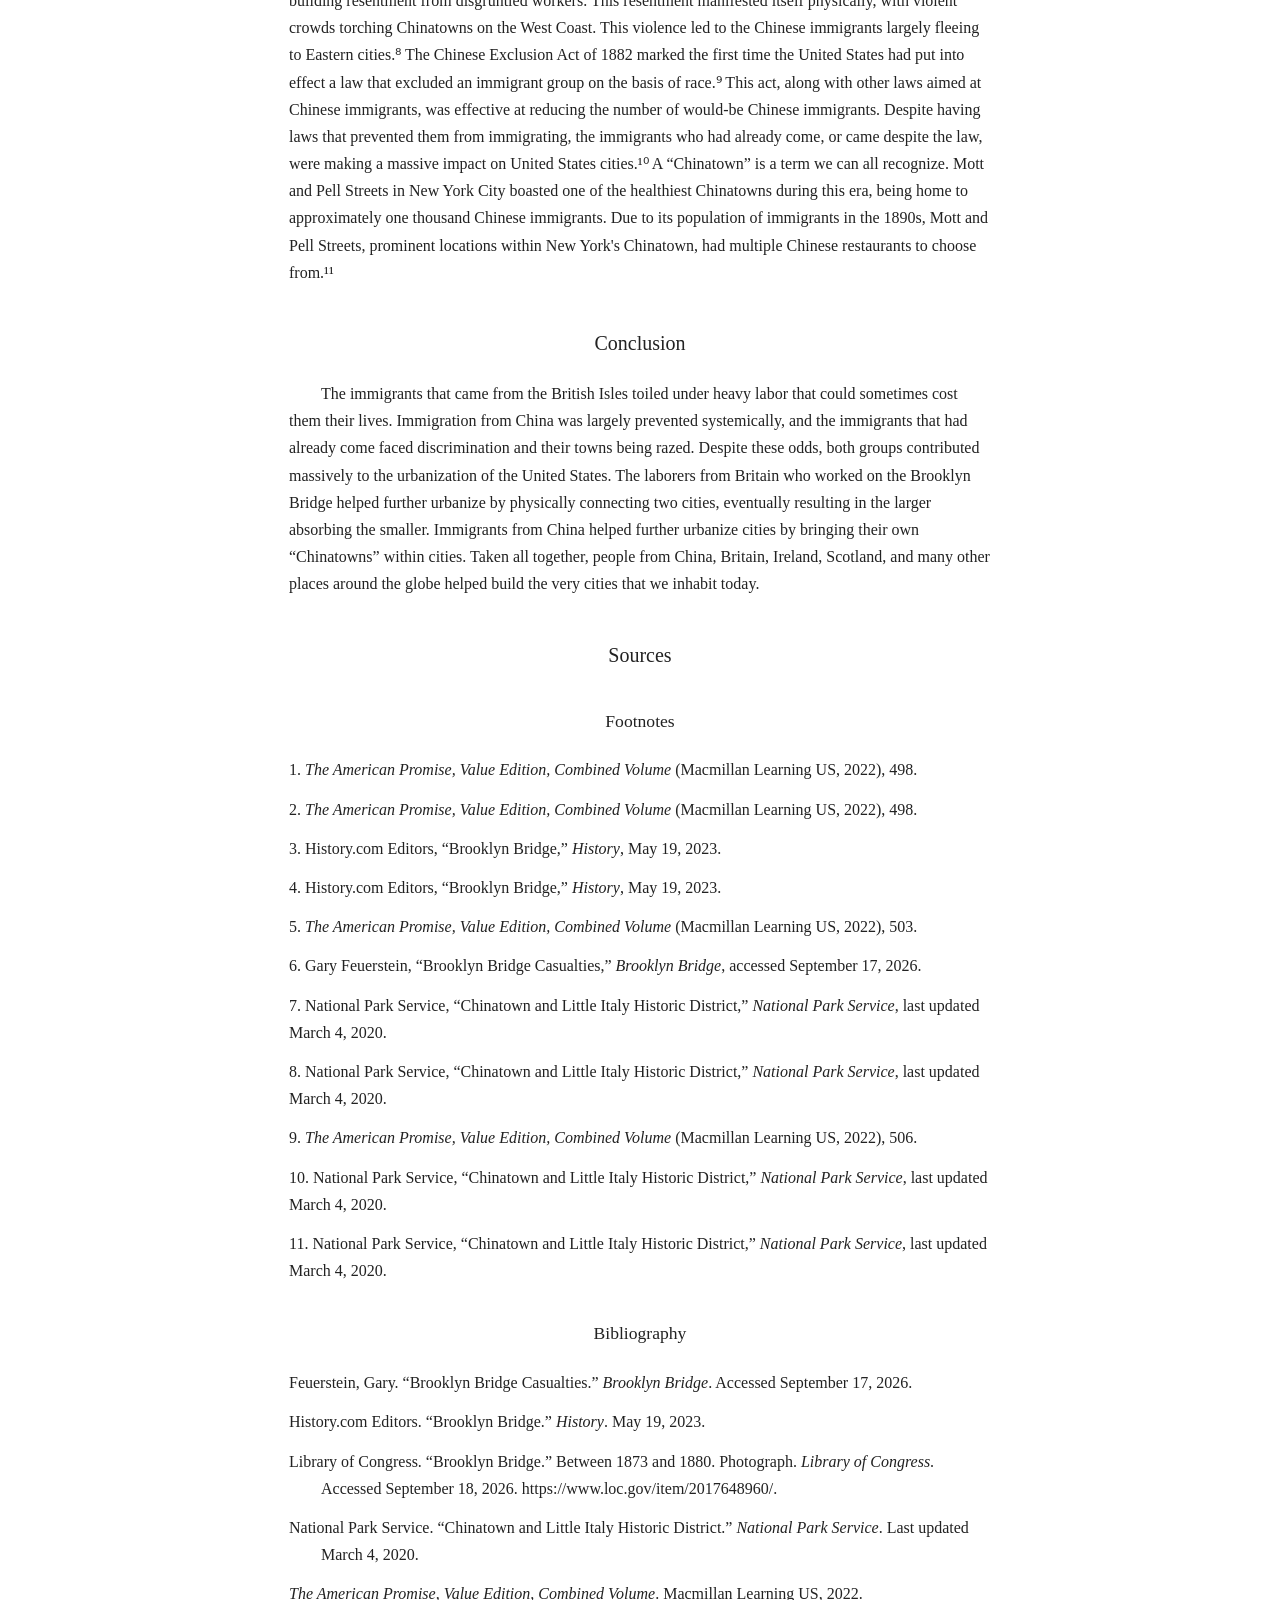
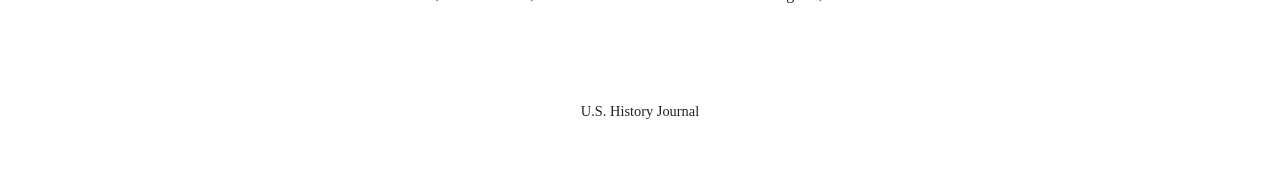
==== commit 924dfd89: "Add citation for Library of Congress photograph" ====
--- a/index.html
+++ b/index.html
@@ -91,9 +91,13 @@
 
             <p>History.com Editors. “Brooklyn Bridge.” <em>History</em>. May 19, 2023.</p>
 
+            <p>Library of Congress. “Brooklyn Bridge.” Between 1873 and 1880. Photograph. <em>Library of Congress</em>. Accessed September 18, 2026. https://www.loc.gov/item/2017648960/.</p>
+
             <p>National Park Service. “Chinatown and Little Italy Historic District.” <em>National Park Service</em>. Last updated March 4, 2020.</p>
 
             <p><em>The American Promise, Value Edition, Combined Volume</em>. Macmillan Learning US, 2022.</p>
+        </div>
+
         </div>
         </section>
     </main>
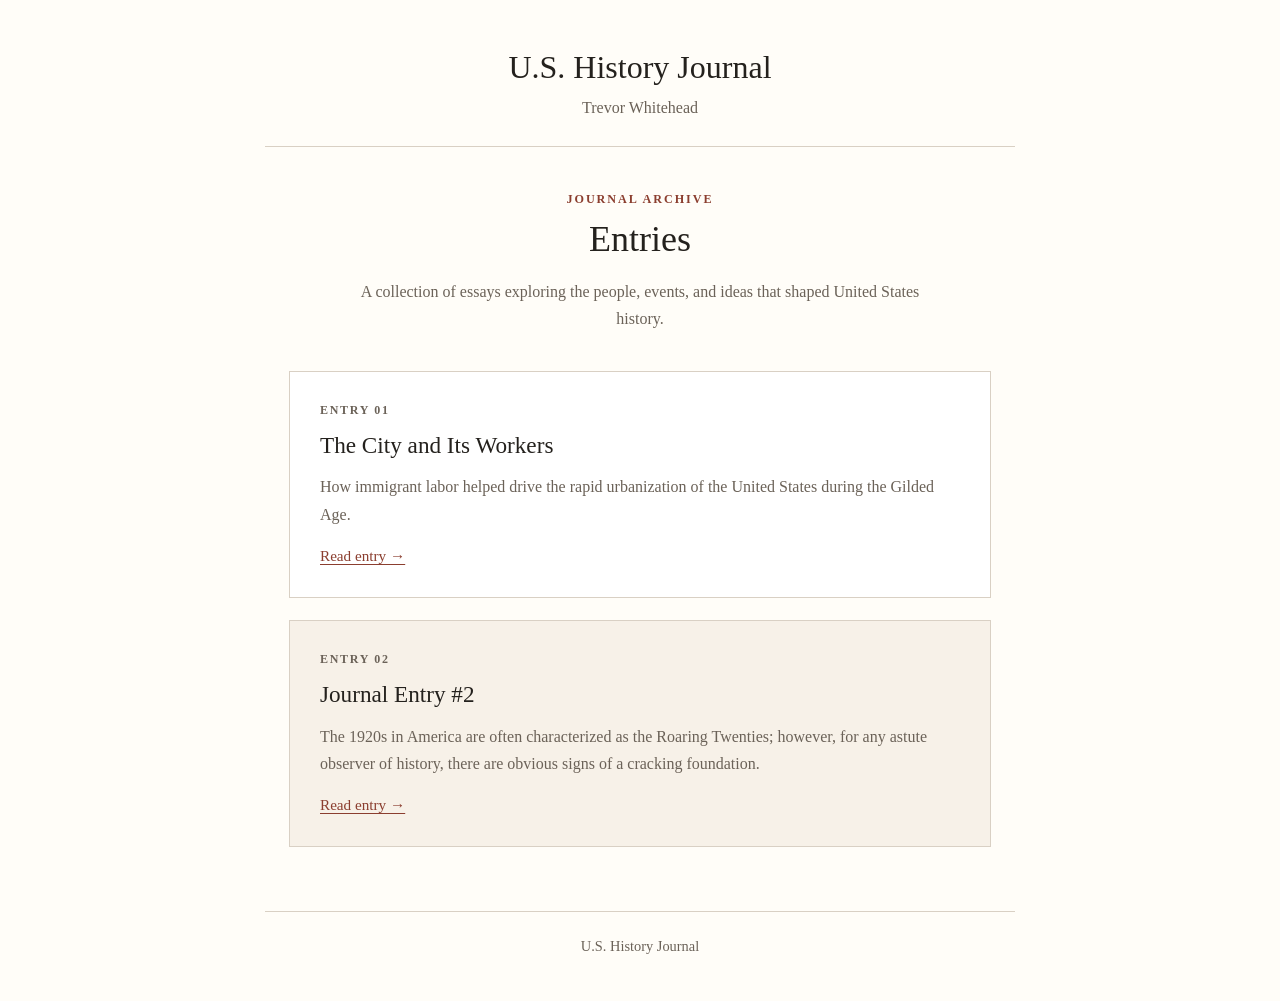
==== commit 7209bb8f: "Add files via upload" ====
--- a/index.html
+++ b/index.html
@@ -3,108 +3,43 @@
 <head>
     <meta charset="UTF-8">
     <meta name="viewport" content="width=device-width, initial-scale=1.0">
+    <meta name="description" content="Trevor Whitehead's U.S. History Journal">
     <title>U.S. History Journal</title>
+    <link rel="icon" href="images/favicon.svg" type="image/svg+xml">
     <link rel="stylesheet" href="styles.css">
 </head>
 <body>
-
-    <header>
-        <h1>U.S. History Journal</h1>
-        <p>Trevor Whitehead</p>
+    <header class="site-header">
+        <a class="site-title" href="index.html">U.S. History Journal</a>
+        <p class="byline">Trevor Whitehead</p>
     </header>
 
     <main>
-    <h2>The city and its workers</h2>
-
-    <section>
-        <h3>Introduction</h3>
-
-        <p>Imagine you are inside a wooden box, seventy feet below the surface of New York's East River, with the only thing keeping the water at bay being pressurized air.¹ Many immigrants during America's Gilded Age found themselves in just this predicament, and other situations just as precarious. Despite the ill treatment and generally dangerous working conditions that American immigrants endured during the Gilded Age, American immigrants rapidly increased the rate at which American cities urbanized.</p>
-
-<div class="figure">
-    <img
-        src="images/Brooklyn%20Bridge%202.png"
-        alt="Brooklyn Bridge during construction, between 1873 and 1880"
-    >
-    <p class="figure-caption">
-        <strong>Figure 1.</strong> Brooklyn Bridge during construction, between 1873 and 1880. Library of Congress.
-    </p>
-</div>
-    </section>
-        
-        <section>
-            <h3>Immigrants from the British Isles</h3>
-            <p>
-            Nothing could epitomize the dangerous working conditions endured by the American immigrant more than the experience of Frank Harris. Frank Harris described one experience working on the Brooklyn Bridge as six laborers packed into a small iron container, with water touching their feet, only kept at bay by the pressure that was being pumped into the chamber.² These workers were called “sandhogs,” and their containers, “caissons.” Many of them were immigrants, like Frank Harris, who hailed from Ireland.³
-The Brooklyn Bridge was constructed over 14 years, from 1869 to 1883.⁴ During this time, America was experiencing a great influx of immigrants; from 1870 to 1890, around 63% of all immigrants had the United States as their destination. According to a classical theory of European immigration, you can think of the immigrants during this time frame as the before-1880 and the after-1880 immigrants. This division was constituted by their country of origin, where most of the immigrants before 1880 came from Northern and Eastern Europe, and after 1880, most of the immigrants were Slavic.⁵
-Finally, in 1883, the Brooklyn Bridge's construction was complete. Upon its completion, it was named the eighth wonder of the world. Just five short years after the completion of the Brooklyn Bridge, the city of Brooklyn was formally merged with New York.⁴ More than twenty individuals died during the construction of the bridge, William Reardon, an Englishman, and Patrick McKay, an Irishman, among them.⁶ The laborers who were often immigrants from the British Isles gave their very lives to help expand the infrastructure of the United States. Their sacrifices allowed the cities in the United States to further expand.
-            </p>
+        <section class="journal-intro" aria-labelledby="journal-heading">
+            <p class="eyebrow">Journal archive</p>
+            <h1 id="journal-heading">Entries</h1>
+            <p class="intro-copy">A collection of essays exploring the people, events, and ideas that shaped United States history.</p>
         </section>
 
-        <section>
-            <h3>Chinese Immigrants</h3>
-            <p>
-                In 1848, when gold was discovered in California, Chinese workers were recruited as laborers. Additionally, a large number were recruited to help aid in the construction of the transcontinental railroad.⁷ The overall weak economy and the Chinese immigrants' general willingness to work for lower wages led to building resentment from disgruntled workers. This resentment manifested itself physically, with violent crowds torching Chinatowns on the West Coast. This violence led to the Chinese immigrants largely fleeing to Eastern cities.⁸
-The Chinese Exclusion Act of 1882 marked the first time the United States had put into effect a law that excluded an immigrant group on the basis of race.⁹ This act, along with other laws aimed at Chinese immigrants, was effective at reducing the number of would-be Chinese immigrants. Despite having laws that prevented them from immigrating, the immigrants who had already come, or came despite the law, were making a massive impact on United States cities.¹⁰
-A “Chinatown” is a term we can all recognize. Mott and Pell Streets in New York City boasted one of the healthiest Chinatowns during this era, being home to approximately one thousand Chinese immigrants. Due to its population of immigrants in the 1890s, Mott and Pell Streets, prominent locations within New York's Chinatown, had multiple Chinese restaurants to choose from.¹¹
-            </p>
-        </section>
-        <section>
-            <h3>Conclusion</h3>
-            <p>
-                The immigrants that came from the British Isles toiled under heavy labor that could sometimes cost them their lives. Immigration from China was largely prevented systemically, and the immigrants that had already come faced discrimination and their towns being razed. Despite these odds, both groups contributed massively to the urbanization of the United States. The laborers from Britain who worked on the Brooklyn Bridge helped further urbanize by physically connecting two cities, eventually resulting in the larger absorbing the smaller. Immigrants from China helped further urbanize cities by bringing their own “Chinatowns” within cities. Taken all together, people from China, Britain, Ireland, Scotland, and many other places around the globe helped build the very cities that we inhabit today.
-            </p>
-        </section>
-       <section>
-    <h3>Sources</h3>
+        <section class="entry-list" aria-label="Journal entries">
+            <article class="entry-card">
+                <p class="entry-number">Entry 01</p>
+                <h2><a href="entries/entry-1.html">The City and Its Workers</a></h2>
+                <p class="entry-summary">How immigrant labor helped drive the rapid urbanization of the United States during the Gilded Age.</p>
+                <a class="read-link" href="entries/entry-1.html">Read entry <span aria-hidden="true">→</span></a>
+            </article>
 
-    <h4>Footnotes</h4>
-
-        <div class="footnotes">
-            <p>1. <em>The American Promise, Value Edition, Combined Volume</em> (Macmillan Learning US, 2022), 498.</p>
-
-            <p>2. <em>The American Promise, Value Edition, Combined Volume</em> (Macmillan Learning US, 2022), 498.</p>
-
-            <p>3. History.com Editors, “Brooklyn Bridge,” <em>History</em>, May 19, 2023.</p>
-
-            <p>4. History.com Editors, “Brooklyn Bridge,” <em>History</em>, May 19, 2023.</p>
-
-            <p>5. <em>The American Promise, Value Edition, Combined Volume</em> (Macmillan Learning US, 2022), 503.</p>
-
-            <p>6. Gary Feuerstein, “Brooklyn Bridge Casualties,” <em>Brooklyn Bridge</em>, accessed September 17, 2026.</p>
-
-            <p>7. National Park Service, “Chinatown and Little Italy Historic District,” <em>National Park Service</em>, last updated March 4, 2020.</p>
-
-            <p>8. National Park Service, “Chinatown and Little Italy Historic District,” <em>National Park Service</em>, last updated March 4, 2020.</p>
-
-            <p>9. <em>The American Promise, Value Edition, Combined Volume</em> (Macmillan Learning US, 2022), 506.</p>
-
-            <p>10. National Park Service, “Chinatown and Little Italy Historic District,” <em>National Park Service</em>, last updated March 4, 2020.</p>
-
-            <p>11. National Park Service, “Chinatown and Little Italy Historic District,” <em>National Park Service</em>, last updated March 4, 2020.</p>
-        </div>
-
-        <h4>Bibliography</h4>
-
-        <div class="bibliography">
-            <p>Feuerstein, Gary. “Brooklyn Bridge Casualties.” <em>Brooklyn Bridge</em>. Accessed September 17, 2026.</p>
-
-            <p>History.com Editors. “Brooklyn Bridge.” <em>History</em>. May 19, 2023.</p>
-
-            <p>Library of Congress. “Brooklyn Bridge.” Between 1873 and 1880. Photograph. <em>Library of Congress</em>. Accessed September 18, 2026. https://www.loc.gov/item/2017648960/.</p>
-
-            <p>National Park Service. “Chinatown and Little Italy Historic District.” <em>National Park Service</em>. Last updated March 4, 2020.</p>
-
-            <p><em>The American Promise, Value Edition, Combined Volume</em>. Macmillan Learning US, 2022.</p>
-        </div>
-
-        </div>
+            <article class="entry-card entry-card-draft">
+                <p class="entry-number">Entry 02</p>
+                <h2><a href="entries/entry-2.html">Journal Entry #2</a></h2>
+                <p class="entry-summary">The 1920s in America are often characterized as the Roaring Twenties; however, for any astute observer of history, there are obvious signs of a cracking foundation.</p>
+                <a class="read-link" href="entries/entry-2.html">Read entry <span aria-hidden="true">→</span></a>
+            </article>
         </section>
     </main>
 
     <footer>
         <p>U.S. History Journal</p>
     </footer>
-
 </body>
 </html>
--- a/styles.css
+++ b/styles.css
@@ -1,59 +1,106 @@
-
+:root {
+    --ink: #24211d;
+    --muted: #6b6258;
+    --paper: #fffdf8;
+    --accent: #8b3e2f;
+    --line: #d9d0c4;
+    --card: #f7f1e8;
+}
 
 * {
     box-sizing: border-box;
+}
+
+html {
+    scroll-behavior: smooth;
 }
 
 body {
     margin: 0;
     padding: 0 6%;
     font-family: Georgia, "Times New Roman", serif;
-    color: #222;
-    background: #fff;
+    color: var(--ink);
+    background: var(--paper);
     line-height: 1.7;
 }
 
-header {
+a {
+    color: var(--accent);
+    text-underline-offset: 0.18em;
+    text-decoration-thickness: 1px;
+}
+
+a:hover,
+a:focus-visible {
+    color: #5f281f;
+}
+
+.site-header {
     max-width: 750px;
     margin: 0 auto;
-    padding: 50px 24px 20px;
-    text-align: center;
-}
-
-header h1 {
-    margin: 0 0 10px;
+    padding: 48px 24px 24px;
+    text-align: center;
+    border-bottom: 1px solid var(--line);
+}
+
+.site-title {
+    display: inline-block;
+    color: var(--ink);
     font-size: 2rem;
-    font-weight: normal;
-}
-
-header p {
-    margin: 0;
-    text-align: center;
+    line-height: 1.2;
+    text-decoration: none;
+}
+
+.byline {
+    margin: 8px 0 0;
+    text-align: center;
+    text-indent: 0;
+    color: var(--muted);
+}
+
+.journal-nav {
+    display: flex;
+    justify-content: center;
+    gap: 10px;
+    margin-top: 18px;
+    font-size: 0.95rem;
 }
 
 main {
     max-width: 750px;
     margin: 0 auto;
-    padding: 20px 24px 60px;
+    padding: 42px 24px 64px;
+}
+
+.eyebrow {
+    margin: 0 0 8px;
+    color: var(--accent);
+    font-size: 0.76rem;
+    font-weight: bold;
+    letter-spacing: 0.16em;
+    text-align: center;
+    text-indent: 0;
+    text-transform: uppercase;
+}
+
+.entry-title,
+.journal-intro h1 {
+    margin: 0 0 42px;
+    font-size: clamp(1.65rem, 5vw, 2.25rem);
+    font-weight: normal;
+    line-height: 1.25;
+    text-align: center;
 }
 
 h2 {
-    margin: 30px 0 40px;
-    text-align: center;
-    font-size: 1.5rem;
+    margin: 44px 0 20px;
+    font-size: 1.3rem;
     font-weight: normal;
+    text-align: center;
 }
 
 h3 {
-    margin: 40px 0 20px;
-    text-align: center;
-    font-size: 1.25rem;
-    font-weight: normal;
-}
-
-h4 {
-    margin-top: 35px;
-    margin-bottom: 20px;
+    margin: 36px 0 18px;
     font-size: 1.1rem;
     font-weight: normal;
     text-align: center;
@@ -64,32 +111,8 @@
     text-indent: 2em;
 }
 
-footer {
-    max-width: 750px;
-    margin: 0 auto;
-    padding: 20px 24px 40px;
-    text-align: center;
-}
-
-footer p {
-    text-indent: 0;
-    font-size: 0.9rem;
-}
-
-.footnotes p {
-    text-indent: 0;
-    margin-bottom: 12px;
-}
-
-.bibliography p {
-    text-indent: -2em;
-    padding-left: 2em;
-    margin-bottom: 12px;
-}
-
-
 .figure {
-    margin: 0 0 20px;
+    margin: 30px 0 26px;
     padding: 0;
     text-align: center;
 }
@@ -97,16 +120,191 @@
 .figure img {
     display: block;
     width: auto;
+    max-width: 100%;
+    height: auto;
+    margin: 0 auto;
+    border: 1px solid var(--line);
+}
+
+.figure figcaption {
+    margin: 7px auto 0;
     max-width: 90%;
-    height: auto;
-    margin: 0 auto;
-}
-
-.figure-caption {
-    margin: 4px 0 0;
-    padding: 0;
-    text-indent: 0;
-    text-align: center;
+    color: var(--muted);
     font-size: 0.85rem;
-    line-height: 1.3;
-}
+    line-height: 1.4;
+}
+
+.sources {
+    margin-top: 54px;
+    padding-top: 6px;
+    border-top: 1px solid var(--line);
+}
+
+.footnotes p {
+    margin-bottom: 12px;
+    padding-left: 1.6em;
+    text-indent: -1.6em;
+}
+
+.bibliography p {
+    margin-bottom: 12px;
+    padding-left: 2em;
+    text-indent: -2em;
+}
+
+.entry-pagination {
+    display: flex;
+    justify-content: space-between;
+    gap: 24px;
+    margin-top: 52px;
+    padding-top: 20px;
+    border-top: 1px solid var(--line);
+}
+
+.journal-intro {
+    margin-bottom: 38px;
+    text-align: center;
+}
+
+.journal-intro h1 {
+    margin-bottom: 16px;
+}
+
+.intro-copy {
+    max-width: 560px;
+    margin: 0 auto;
+    color: var(--muted);
+    text-align: center;
+    text-indent: 0;
+}
+
+.entry-list {
+    display: grid;
+    gap: 22px;
+}
+
+.entry-card {
+    padding: 28px 30px;
+    border: 1px solid var(--line);
+    background: #fff;
+}
+
+.entry-card-draft {
+    background: var(--card);
+}
+
+.entry-number {
+    margin: 0 0 6px;
+    color: var(--muted);
+    font-size: 0.75rem;
+    font-weight: bold;
+    letter-spacing: 0.14em;
+    text-indent: 0;
+    text-transform: uppercase;
+}
+
+.entry-card h2 {
+    margin: 0 0 8px;
+    font-size: 1.45rem;
+    text-align: left;
+}
+
+.entry-card h2 a {
+    color: var(--ink);
+    text-decoration: none;
+}
+
+.entry-card h2 a:hover,
+.entry-card h2 a:focus-visible {
+    color: var(--accent);
+}
+
+.entry-summary {
+    margin: 0 0 14px;
+    color: var(--muted);
+    text-indent: 0;
+}
+
+.read-link {
+    font-size: 0.95rem;
+}
+
+.draft-note {
+    margin: -22px auto 38px;
+    padding: 10px 14px;
+    max-width: 440px;
+    color: var(--muted);
+    background: var(--card);
+    border: 1px solid var(--line);
+    font-size: 0.92rem;
+    text-align: center;
+    text-indent: 0;
+}
+
+footer {
+    max-width: 750px;
+    margin: 0 auto;
+    padding: 22px 24px 42px;
+    border-top: 1px solid var(--line);
+    text-align: center;
+}
+
+footer p {
+    margin: 0;
+    color: var(--muted);
+    font-size: 0.9rem;
+    text-indent: 0;
+}
+
+@media (max-width: 560px) {
+    body {
+        padding: 0 3%;
+    }
+
+    .site-header {
+        padding-top: 34px;
+    }
+
+    .site-title {
+        font-size: 1.65rem;
+    }
+
+    main {
+        padding-top: 34px;
+    }
+
+    p {
+        text-indent: 1.5em;
+    }
+
+    .entry-card {
+        padding: 24px 22px;
+    }
+
+    .entry-pagination {
+        align-items: flex-start;
+        flex-direction: column;
+        gap: 10px;
+    }
+}
+
+@media print {
+    body {
+        padding: 0;
+        background: #fff;
+    }
+
+    .journal-nav,
+    .entry-pagination,
+    footer {
+        display: none;
+    }
+
+    .site-header {
+        padding-top: 20px;
+    }
+
+    main {
+        padding-bottom: 0;
+    }
+}
